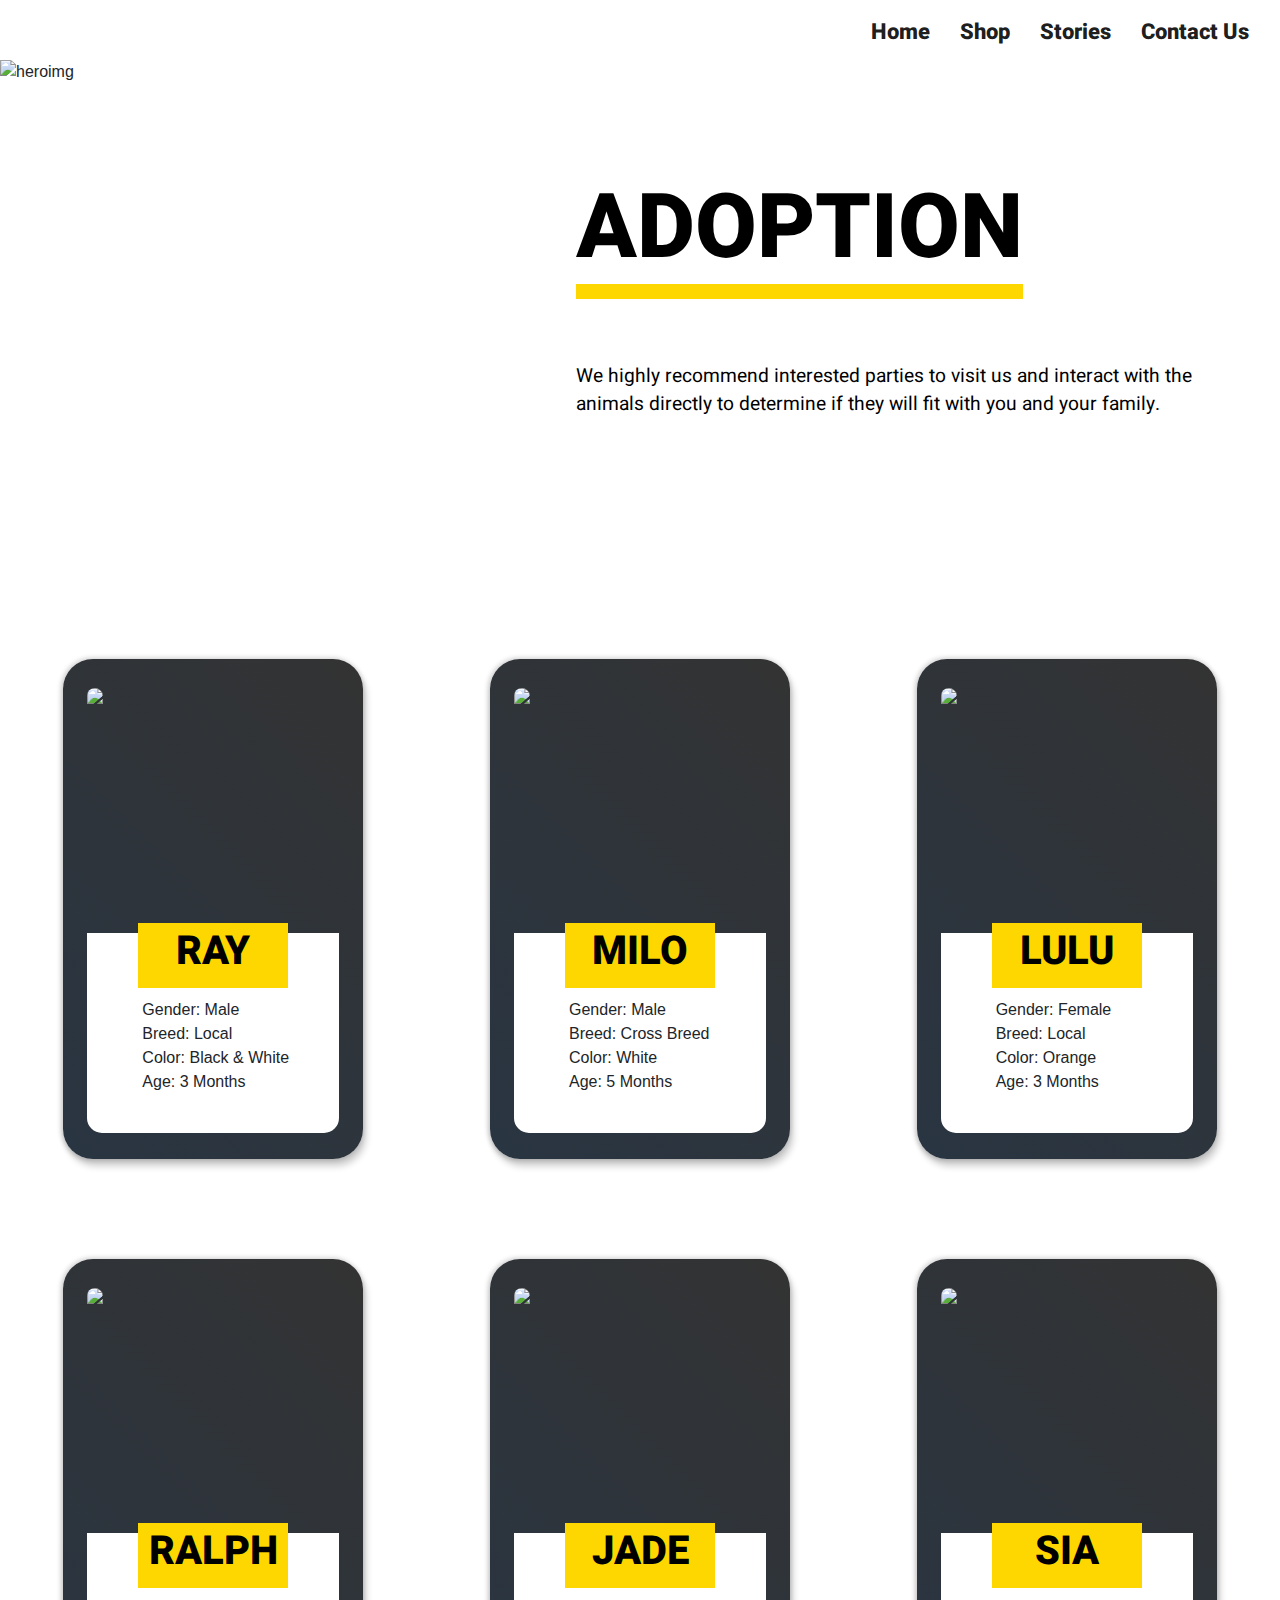
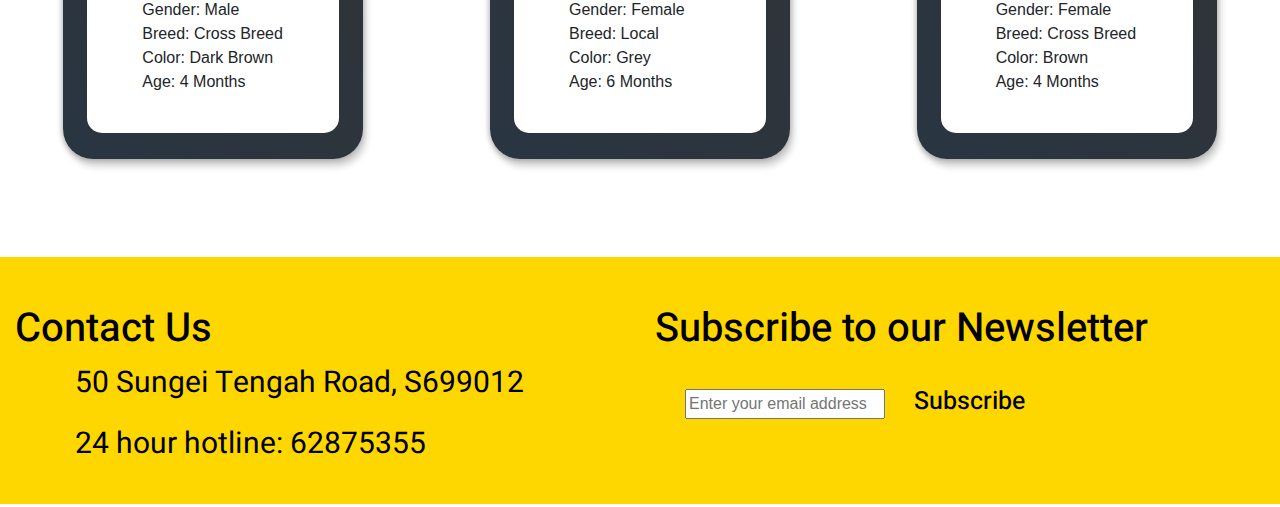
==== adoption.html @ 5a6dca5e "added footer" ====
<!DOCTYPE html>
<html lang="en">
<head>
    <!-- Required meta tags -->
    <meta charset="utf-8">
    <meta name="viewport" content="width=device-width, initial-scale=1, shrink-to-fit=no">

    <!-- Bootstrap CSS -->
    <link rel="stylesheet" href="https://stackpath.bootstrapcdn.com/bootstrap/4.3.1/css/bootstrap.min.css" integrity="sha384-ggOyR0iXCbMQv3Xipma34MD+dH/1fQ784/j6cY/iJTQUOhcWr7x9JvoRxT2MZw1T" crossorigin="anonymous">
    <link rel="stylesheet" href="styles.css" type="text/css">
    <link href="https://fonts.googleapis.com/css?family=Heebo:400,500,800&display=swap" rel="stylesheet"> 
    <title>Adoption</title>
</head>
<body>
    <main class="container-fluid p-0 m-0">
        <!-- navigation -->
      <nav class="navbar navbar-expand-md navbar-light bg-none" id="navcontainer">
        <a class="navbar-brand" href="#"></a>
        <button class="navbar-toggler" type="button" data-toggle="collapse" data-target="#navbarTogglerDemo02" aria-controls="navbarTogglerDemo02" aria-expanded="false" aria-label="Toggle navigation">
          <span class="navbar-toggler-icon"></span>
        </button>
      
        <div class="collapse navbar-collapse" id="navbarTogglerDemo02">
          <ul class="navbar-nav ml-auto mt-2 mt-lg-0">
            <li class="nav-item active">
              <a class="nav-link" href="index.html">Home</a>
            </li>
            <li class="nav-item active">
              <a class="nav-link" href="#">Shop</a>
            </li>
            <li class="nav-item active">
              <a class="nav-link" href="stories.html">Stories</a>
            </li>
            <li class="nav-item active">
              <a class="nav-link" href="contact.html">Contact Us</a>
            </li>
        </div>
      </nav>
     
      
      <section class="row p-0 m-0 justify-content-center">
        <!-- heroimg -->
        <div class="col-12 p-0 m-0" id="heroimgcontainerad">
          <img src="images/adopthero.jpg" alt="heroimg" id="heroimgad">
          <h1 id="herotxt1ad">ADOPTION</h1>
          <div class="d-none d-md-block" id="welcometxtad">
            <p>We highly recommend interested parties to visit us and interact
              with the animals directly to determine if they will fit with you 
              and your family.
            </p>
          </div>
          <div class="col-12 d-md-none pt-3">
            <p>We highly recommend interested parties to visit us and interact
              with the animals directly to determine if they will fit with you 
              and your family.
            </p>
          </div>
        </div>

      

        <!-- cards -->
        <div class="mt-5 mt-md-0 col-12 col-md-6 col-lg-4 d-flex justify-content-center align-items-center">
          <div class="nmcard p-4 pt-0 m-0">
            <div class="col-12 nmtop p-0">
              <img src="images/blackcat.jpg">
            </div>
            <div class="col-12 nmbtm">
              <div class="container nmname d-flex justify-content-center align-items-center">
                <h1>RAY</h1>
              </div>
              <ul>
                <li>Gender: Male</li>
                <li>Breed: Local</li>
                <li>Color: Black & White</li>
                <li>Age: 3 Months</li>
              </ul>
            </div>
          </div>
        </div>
        <div class="col-12 col-md-6 col-lg-4 d-flex justify-content-center align-items-center">
          <div class="nmcard p-4">
            <div class="col-12 nmtop p-0">
              <img src="images/whitedog.jpg">
            </div>
            <div class="col-12 nmbtm">
              <div class="container nmname d-flex justify-content-center align-items-center">
                <h1>MILO</h1>
              </div>
              <ul>
                <li>Gender: Male</li>
                <li>Breed: Cross Breed</li>
                <li>Color: White</li>
                <li>Age: 5 Months</li>
              </ul>
            </div>
          </div>
        </div>
        <div class="col-12 col-md-6 col-lg-4 d-flex justify-content-center align-items-center">
          <div class="nmcard p-4">
            <div class="col-12 nmtop p-0">
              <img src="images/orangecat.jpg">
            </div>
            <div class="col-12 nmbtm">
              <div class="container nmname d-flex justify-content-center align-items-center">
                <h1>LULU</h1>
              </div>
              <ul>
                <li>Gender: Female</li>
                <li>Breed: Local</li>
                <li>Color: Orange</li>
                <li>Age: 3 Months</li>
              </ul>
            </div>
          </div>
        </div>
        <div class="col-12 col-md-6 col-lg-4 d-flex justify-content-center align-items-center">
          <div class="nmcard p-4">
            <div class="col-12 nmtop p-0">
              <img src="images/blackdog.jpg">
            </div>
            <div class="col-12 nmbtm">
              <div class="container nmname d-flex justify-content-center align-items-center">
                <h1>RALPH</h1>
              </div>
              <ul>
                <li>Gender: Male</li>
                <li>Breed: Cross Breed</li>
                <li>Color: Dark Brown</li>
                <li>Age: 4 Months</li>
              </ul>
            </div>
          </div>
        </div>
        <div class="col-12 col-md-6 col-lg-4 d-flex justify-content-center align-items-center">
          <div class="nmcard p-4">
            <div class="col-12 nmtop p-0">
              <img src="images/graycat.jpg">
            </div>
            <div class="col-12 nmbtm">
              <div class="container nmname d-flex justify-content-center align-items-center">
                <h1>JADE</h1>
              </div>
              <ul>
                <li>Gender: Female</li>
                <li>Breed: Local</li>
                <li>Color: Grey</li>
                <li>Age: 6 Months</li>
              </ul>
            </div>
          </div>
        </div>
        <div class="col-12 col-md-6 col-lg-4 d-flex justify-content-center align-items-center">
          <div class="nmcard p-4">
            <div class="col-12 nmtop p-0">
              <img src="images/browndog.jpg">
            </div>
            <div class="col-12 nmbtm">
              <div class="container nmname d-flex justify-content-center align-items-center">
                <h1>SIA</h1>
              </div>
              <ul>
                <li>Gender: Female</li>
                <li>Breed: Cross Breed</li>
                <li>Color: Brown</li>
                <li>Age: 4 Months</li>
              </ul>
            </div>
          </div>
        </div>

      </section>
      <!-- footer -->
      <footer class="container-fluid d-flex p-0 pt-5 mt-5 text-align-center flex-wrap">
        <div class="col-12 col-md-6">
          <h1>Contact Us</h1>
          <p>
            <i class="fas fa-map-marker-alt"></i>50 Sungei Tengah Road, S699012
          </p>
          <p>
            <i class="fas fa-phone"></i>24 hour hotline: 62875355
          </p>
          
        </div>
        <div class="col-12 col-md-6 mt-5 mt-md-0">
          <h1>Subscribe to our Newsletter</h1>
          <form>
            <input type="email" id="email" placeholder="Enter your email address">
            <button>Subscribe</button>
          </form>
          <p>
            <i class="fab fa-facebook-square"></i>
            <i class="fab fa-instagram-square"></i>
            <i class="fab fa-twitter-square"></i>
            <i class="fab fa-youtube-square"></i>
            <i class="fab fa-spotify"></i>
          </p>
        </div>
        
          
      </footer>
    </main>
    <!-- Optional JavaScript -->
    <!-- jQuery first, then Popper.js, then Bootstrap JS -->
    <script src="https://code.jquery.com/jquery-3.3.1.slim.min.js" integrity="sha384-q8i/X+965DzO0rT7abK41JStQIAqVgRVzpbzo5smXKp4YfRvH+8abtTE1Pi6jizo" crossorigin="anonymous"></script>
    <script src="https://cdnjs.cloudflare.com/ajax/libs/popper.js/1.14.7/umd/popper.min.js" integrity="sha384-UO2eT0CpHqdSJQ6hJty5KVphtPhzWj9WO1clHTMGa3JDZwrnQq4sF86dIHNDz0W1" crossorigin="anonymous"></script>
    <script src="https://stackpath.bootstrapcdn.com/bootstrap/4.3.1/js/bootstrap.min.js" integrity="sha384-JjSmVgyd0p3pXB1rRibZUAYoIIy6OrQ6VrjIEaFf/nJGzIxFDsf4x0xIM+B07jRM" crossorigin="anonymous"></script>
</body>
</html>
---- styles.css ----
body
{
    width: 100%;
    overflow-x: hidden;
    

}

p {
    font-family: 'Heebo', sans-serif;
    color: black;
}

h1 {
    font-family: 'Heebo' , sans-serif;
    color:black;
}


.gbor {
    border: 5px solid gold;
}

.hundred {
    height: 100vh;
    overflow-y: hidden;
    width: 100vh;
}

.thirty {
    height: 50vh;
}

.gold {
    background-color: gold;
}

.wine {
    background-color: orangered;
}

.blue {
    background-color: blue;
}



/* navbar */
#navcontainer{
    background-color: white;
    width: 100%;

}

#navcontainer a {
    font-family: 'Heebo', sans-serif;
    font-weight: 800;
    font-size: 22px;
    padding: 5px 15px;
    transition: linear 0.5s;
    transform: translateY(3px);
}

#navcontainer a:hover {
    background-color: gold;
    transform: translateY(-3px);
    transition: linear 0.5s;
}

.navbar-toggler {
    border: none !important;
}

#navbarTogglerDemo02 li {
    margin-left: auto; /*align list to right in hamburger menu*/
}



/* welcome pg*/
#heroimg {
    width: 47.2%;
}
    
#herotxt1 {
    position: absolute;
    bottom: 45%;
    left:31.5%;
    font-size: 7vw;
    font-weight: 800;
}

#herotxt2 {
    position: absolute;
    bottom: 33%;
    left:47%;
    font-size: 7vw;
    font-weight: 800;
}

#heroimgcontainer{
    height: 100%;
    position: relative;
}

#adoptbtn h1{
    font-weight: 800;
    padding: 20px;
    font-size: 2.5vw;
}

#adoptbtn {
    background-color: gold;
    border: 1px solid rgba(255,255,255, 0.2);
    border-radius: 20px;
    transition: linear 0.5s;
    transform: translateY(10px);
}

#adoptbtn:hover {
    box-shadow: 0px 10px  orange,
  -5px -5px 5px rgba(255,255,255,0.5);
    transform: translateY(-10px);
    transition: linear 0.5s;
}

#adoptbtn:active {
    background-color: gold;
    box-shadow: inset -5px -5px 3px rgba(255,255,255,0.5), inset 5px 5px 0px orange;
    transition-delay: 0.03s;
    
}

#welcometxt {
    position: absolute;
    top: 65%;
    left: 48%;
    width: 60%;
    font-size: 1.8vw;
}

#spotlight {
    text-align: center;
    font-weight: 600;
}

/* adopt pg */

#heroimgad {
    width: 40%;
}
    
#herotxt1ad {
    position: absolute;
    bottom: 55%;
    left:45%;
    font-size: 7vw;
    font-weight: 800;
    border-bottom: 15px solid gold;
}

#heroimgcontainerad{
    height: 550px;
    position: relative;
    overflow-y: hidden;
}

#welcometxtad {
    position: absolute;
    top: 55%;
    left: 45%;
    width: 50%;
    font-size: 1.5vw;
}


/* adoption cards */
.nmcard {
    height: 500px;
    width: 300px;
    margin: 50px 0;
    border-radius: 30px;
    box-shadow: 3px 7px 7px 0px rgba(0,0,0, 0.2),
    -1px 0px 5px 1px rgba(0,0,0, 0.2);
    background-image:  linear-gradient(45deg, #293542 0%, rgba(0,0,0,0.8) 100%);
    animation-name: hoverout;
    animation-duration: 0.5s;
    animation-fill-mode: forwards;
    animation-iteration-count: 1; 
    
}

.nmcard:hover {
    animation-name: hoverscale;
    animation-duration: 0.5s;
    animation-fill-mode: forwards;
    animation-iteration-count: 1;
}


@keyframes hoverscale {
    0% {
        transform: scale(1);
    }

    100% {
        transform: scale(1.1);
    }
}

@keyframes hoverout{
    0% {
        transform: scale(1.1);
    }

    100%{
        transform: scale(1);
    }
}

.nmtop {
    height: 250px;
    
}

.nmtop img {
    width: 100%;
    border-radius: 15px 15px 0 0;
}

.nmbtm {
    height: 200px;
    background-color: white;
    border-radius: 0 0 15px 15px;
}

.nmbtm ul {
    list-style-type: none;
}

.nmname {
    height: 65px;
    width: 150px;
    background-color: gold;
    position: relative;
    bottom: 5%;

}

.nmname h1 {
    font-weight: 800;
}

/* heroimg & form */

#keyboard {
    width: 100%;
}

#header1 {
    font-size: 20px;
}

form {
    background-color: gold;
    box-shadow: 10px 10px orange;
    border-radius: 15px;
    margin: 30px;
    padding: 30px;
    width: 400px;
}

form input {
    width: 80%;
}

form textarea {
    width: 80%;
}

#submitbtn {
    background-color: orange;
    font-family: 'Heebo', sans-serif !important;
    font-weight: 800;
    color: white;
    text-transform: uppercase;
    border-radius: 15px;
    padding: 10px 15px;
    border:none;
    box-shadow: 3px 3px orangered;
}


/* stories */
.storytile  {
    height: 80vh;
    width: 300px;
    transition: 0.5s ease-in-out;
    background-color: black;
    overflow: hidden;
}


.storytile:hover {
    width: 500px;
    transition: 0.5s ease-in-out;
}


.storytile img:hover {
    transition: 0.5s ease-in-out;
    opacity: 0.8;
    
}

.storytile img {
    position: relative;
    right:20%;
    bottom: 50%;
    transition: 0.5s ease-in-out;
    opacity: 0.5;
}


.storytile h1 {
    position: relative; /*required for z-index usage */
    top:80%;
    left:50%;
    transform: translateX(-50%);
    color: white;
    width: 280px; /*fix image moving up*/
    font-weight: 800;
    padding-left: 30px;
    z-index: 2;
}

/* footer */
footer {
    background-color: gold;
}

footer form {
    background-color: gold;
    box-shadow: 10px 10px gold;
    border-radius: 15px;
    width: 3800px;
    height: 10px;
    margin-bottom: 50px;
    padding:0;
    
}

footer input {
    width:200px;
    margin-right: auto;
}

footer button {
    border-radius: 5px;
    background-color: gold;
    font-family: 'Heebo', sans-serif;
    font-weight: 500;
    width: 140px;
    padding:0px 10px;
    border: none;
    font-size: 25px;
    display: inline-block;
    margin-left:10px;
    transition: ease-in-out 0.5s;
}

footer button:hover {
    box-shadow: 0px 15px 0 2px orange;
    transition: ease-in-out 0.5s;
    transform: translateY(-10px);
}

footer i, footer p {
    color: color;
    font-size: 30px;;
}

footer i {
    margin-right: 20px;
    transition: ease-in-out 0.5s;
    padding: 20px;
}

footer i:hover {
    box-shadow: 0px 15px 0 2px orange;
    transition: ease-in-out 0.5s;
    transform: translateY(-10px);
}

/* for med size */

@media (min-width: 767.5px) and (max-width: 991.5px) {
    
    #navcontainer{
        width: 100%;
    }

    #heroimgad {
        height: 100%;
        width: auto;
    }
        
    #herotxt1ad {
        position: absolute;
        bottom:50%;
        left:400px;
        font-size: 7vw;
        font-weight: 800;
    }
    
    #heroimgcontainerad{
        height: 400px;
        overflow: hidden;
        position: relative;
    }
    
    #welcometxtad {
        position: absolute;
        top: 55%;
        left: 400px;
        width: 40%;
        font-size: 1.8vw;
    }

} 

/* for small devices */
@media (max-width: 991.5px) {
    
    #keyboard {
        position: absolute;
        opacity: 0.3;
        width: 100%;
    }
   
}


@media (max-width: 767.5px) {
    #herotxt1 {
        left: 29%;
        font-size: 12vw;
    }

    #herotxt2 {
        top:50%;
        left: 47.3%;
        font-size: 12vw;
    }

    #adoptbtn {
        max-width: 250px;
        height: 90%;
    }

    #adoptbtn h1{
        font-weight: 800;
        font-size: 25px;
    }


    #navcontainer{
        width: 100%;
    }

    #heroimgad {
        display: none;
    }
        
    #herotxt1ad {
        position: static;
        padding: 15px 0 0 15px;
        font-size: 50px;
        font-weight: 800;
    }
    
    #heroimgcontainerad{
        height: 100%;
    }

}
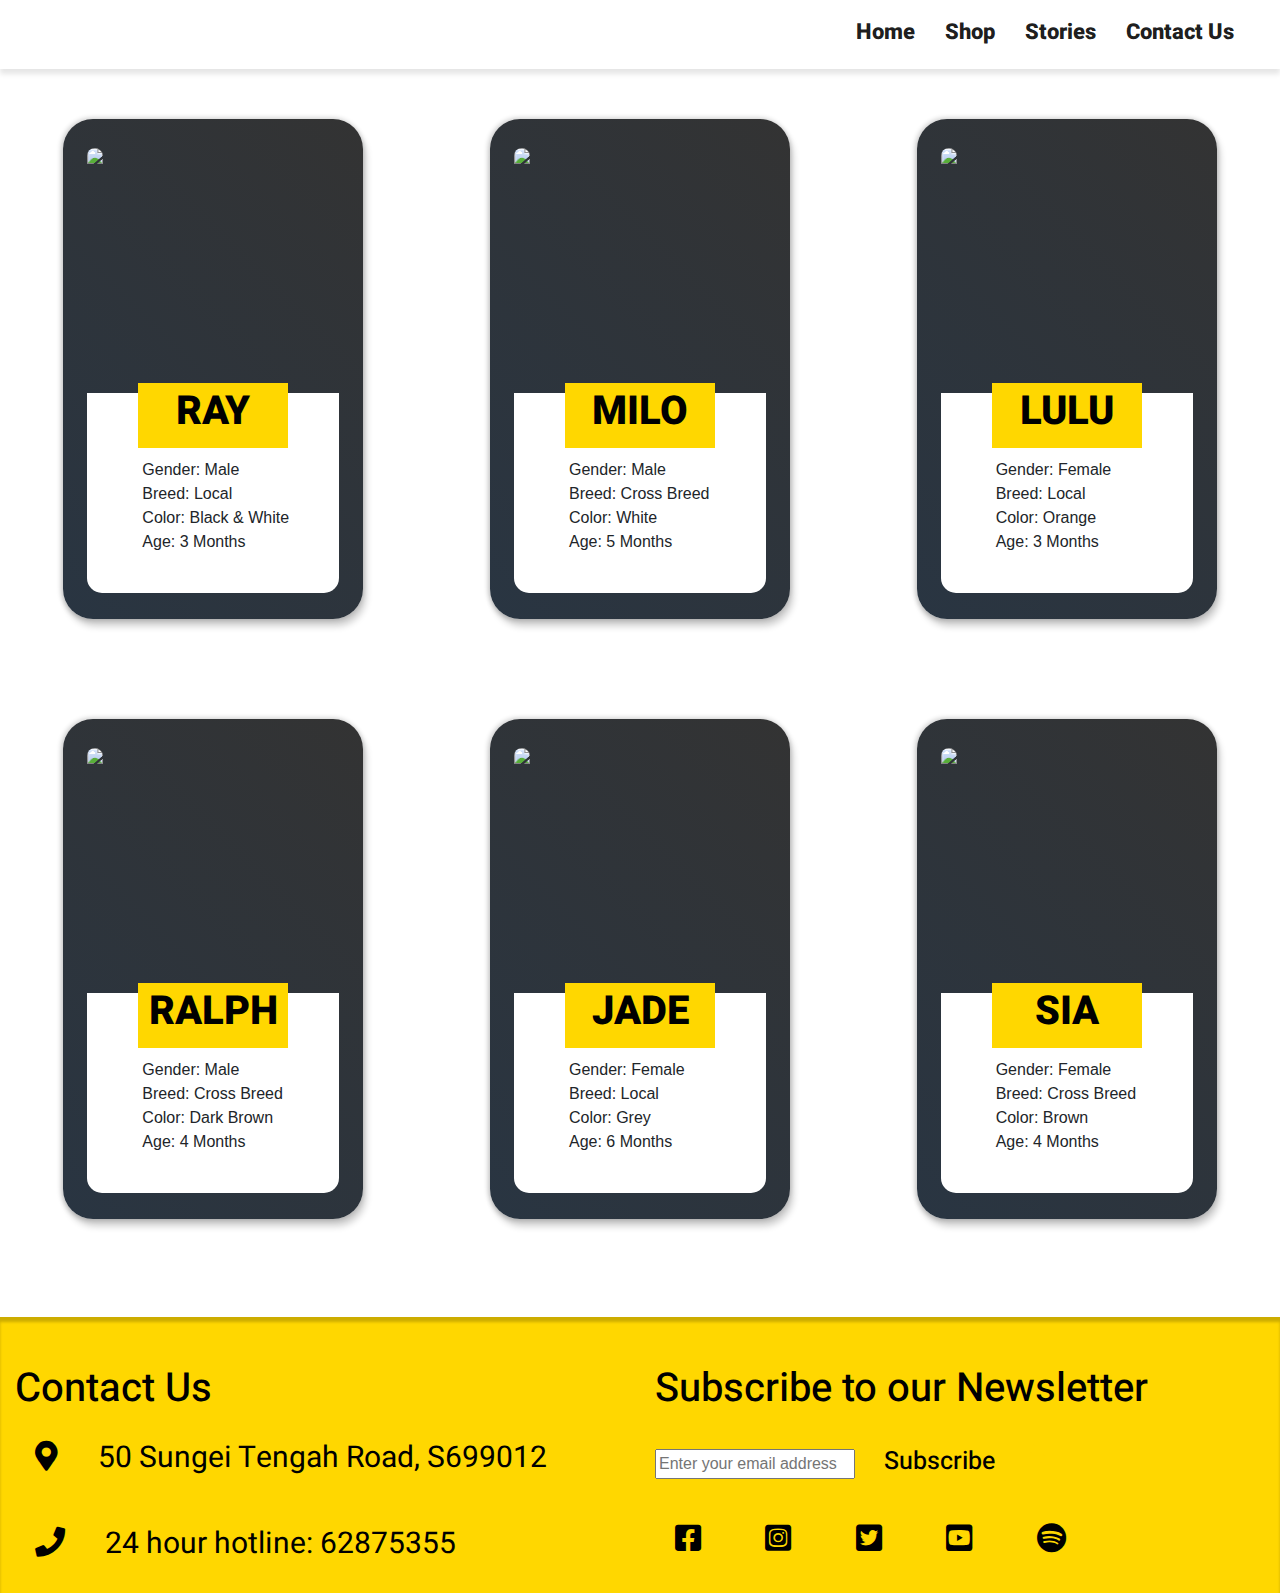
==== commit 66309ffe: "disabled tiles hover effects on smaller devices" ====
--- a/adoption.html
+++ b/adoption.html
@@ -8,6 +8,7 @@
     <!-- Bootstrap CSS -->
     <link rel="stylesheet" href="https://stackpath.bootstrapcdn.com/bootstrap/4.3.1/css/bootstrap.min.css" integrity="sha384-ggOyR0iXCbMQv3Xipma34MD+dH/1fQ784/j6cY/iJTQUOhcWr7x9JvoRxT2MZw1T" crossorigin="anonymous">
     <link rel="stylesheet" href="styles.css" type="text/css">
+    <link href="https://cdnjs.cloudflare.com/ajax/libs/font-awesome/5.12.1/css/all.min.css" rel="stylesheet">
     <link href="https://fonts.googleapis.com/css?family=Heebo:400,500,800&display=swap" rel="stylesheet"> 
     <title>Adoption</title>
 </head>
@@ -40,9 +41,9 @@
       
       <section class="row p-0 m-0 justify-content-center">
         <!-- heroimg -->
-        <div class="col-12 p-0 m-0" id="heroimgcontainerad">
-          <img src="images/adopthero.jpg" alt="heroimg" id="heroimgad">
-          <h1 id="herotxt1ad">ADOPTION</h1>
+        <!-- <div class="col-12 p-0 m-0" id="heroimgcontainerad">
+          <img class="d-none d-md-block" src="images/adopthero.jpg" alt="heroimg">
+          <h1>ADOPTION</h1>
           <div class="d-none d-md-block" id="welcometxtad">
             <p>We highly recommend interested parties to visit us and interact
               with the animals directly to determine if they will fit with you 
@@ -55,7 +56,7 @@
               and your family.
             </p>
           </div>
-        </div>
+        </div> -->
 
       
 
@@ -175,10 +176,10 @@
         <div class="col-12 col-md-6">
           <h1>Contact Us</h1>
           <p>
-            <i class="fas fa-map-marker-alt"></i>50 Sungei Tengah Road, S699012
+            <a href="index.html"><i class="fas fa-map-marker-alt"></i></a>50 Sungei Tengah Road, S699012
           </p>
           <p>
-            <i class="fas fa-phone"></i>24 hour hotline: 62875355
+            <a href="index.html"><i class="fas fa-phone"></i></a>24 hour hotline: 62875355
           </p>
           
         </div>
@@ -188,12 +189,12 @@
             <input type="email" id="email" placeholder="Enter your email address">
             <button>Subscribe</button>
           </form>
-          <p>
-            <i class="fab fa-facebook-square"></i>
-            <i class="fab fa-instagram-square"></i>
-            <i class="fab fa-twitter-square"></i>
-            <i class="fab fa-youtube-square"></i>
-            <i class="fab fa-spotify"></i>
+          <p></p>
+            <a href="index.html"><i class="fab fa-facebook-square"></i></a>
+            <a href="index.html"><i class="fab fa-instagram-square"></i></a>
+            <a href="index.html"><i class="fab fa-twitter-square"></i></a>
+            <a href="index.html"><i class="fab fa-youtube-square"></i></a>
+            <a href="index.html"><i class="fab fa-spotify"></i></a>
           </p>
         </div>
         
--- a/styles.css
+++ b/styles.css
@@ -2,33 +2,24 @@
 {
     width: 100%;
     overflow-x: hidden;
-    
-
-}
-
-p {
+}
+
+p ,h1 ,h2 {
     font-family: 'Heebo', sans-serif;
     color: black;
 }
 
-h1 {
-    font-family: 'Heebo' , sans-serif;
-    color:black;
-}
-
-
 .gbor {
     border: 5px solid gold;
 }
 
 .hundred {
     height: 100vh;
-    overflow-y: hidden;
-    width: 100vh;
-}
-
-.thirty {
-    height: 50vh;
+    overflow: hidden;
+}
+
+.fifty {
+    height: 70vh;
 }
 
 .gold {
@@ -41,6 +32,10 @@
 
 .blue {
     background-color: blue;
+}
+
+.white {
+    color: white;
 }
 
 
@@ -49,22 +44,25 @@
 #navcontainer{
     background-color: white;
     width: 100%;
-
+    box-shadow: 0px 5px 5px rgba(0,0,0,0.1);
+    z-index: 2;
 }
 
 #navcontainer a {
     font-family: 'Heebo', sans-serif;
     font-weight: 800;
     font-size: 22px;
-    padding: 5px 15px;
-    transition: linear 0.5s;
+    margin-right: 30px;
+    padding: 5px 0px;
+    transition: linear 0.3s;
     transform: translateY(3px);
+    border-bottom: 10px solid white ;
 }
 
 #navcontainer a:hover {
-    background-color: gold;
+    border-bottom: 10px solid gold ;
     transform: translateY(-3px);
-    transition: linear 0.5s;
+    transition: linear 0.3s;
 }
 
 .navbar-toggler {
@@ -78,49 +76,65 @@
 
 
 /* welcome pg*/
-#heroimg {
-    width: 47.2%;
-}
-    
-#herotxt1 {
-    position: absolute;
-    bottom: 45%;
-    left:31.5%;
-    font-size: 7vw;
-    font-weight: 800;
-}
-
-#herotxt2 {
-    position: absolute;
-    bottom: 33%;
-    left:47%;
-    font-size: 7vw;
-    font-weight: 800;
-}
-
-#heroimgcontainer{
-    height: 100%;
-    position: relative;
+.heroimgcontainer {
+    overflow: hidden;
+    height: 90vh;
+    background-image: url(images/friends.jpg);
+    background-position: bottom center;
+    background-repeat: no-repeat;
+    background-size: cover;
+    
+}
+
+#herotitle h1 {
+    font-size: 140px;
+    font-weight: 800;
+    text-align: center;
+    margin-bottom: 20px;
+    color:black;
+    text-shadow: 0px 5px white, 0px 10px black, 0px 15px 15px  orange;
+    /* oreo font effect */
+}
+
+#herotitle h2 {
+    font-size: 25px;
+    font-weight: 600;
+    text-align: center;
+    margin-bottom: 40px;
+    
+}
+
+#herotitle p {
+    font-size: 20px;
+    text-align: center;
+    margin-top: 20px;
+    padding: 0px 40px;
 }
 
 #adoptbtn h1{
     font-weight: 800;
     padding: 20px;
-    font-size: 2.5vw;
+    margin-bottom: 0;
+    font-size: 40px;
+    text-shadow: none;
 }
 
 #adoptbtn {
     background-color: gold;
-    border: 1px solid rgba(255,255,255, 0.2);
+    border: 1px solid rgba(255,255,255);
     border-radius: 20px;
     transition: linear 0.5s;
-    transform: translateY(10px);
+    position: relative;
+    top:8%;
+    left:50%;
+    transform: translateX(-50%);
 }
 
 #adoptbtn:hover {
-    box-shadow: 0px 10px  orange,
+    top:5%;
+    border: 1px solid rgba(255,255,255,0.4);
+    box-shadow: 0px 20px  orange,
   -5px -5px 5px rgba(255,255,255,0.5);
-    transform: translateY(-10px);
     transition: linear 0.5s;
 }
 
@@ -131,13 +145,33 @@
     
 }
 
-#welcometxt {
-    position: absolute;
-    top: 65%;
-    left: 48%;
-    width: 60%;
-    font-size: 1.8vw;
-}
+/* welcome page mobile */
+
+#herotitlem {
+    overflow: hidden;
+    height: 90vh;
+    background-image: url(images/friends.jpg);
+    background-position: bottom center;
+    background-repeat: no-repeat;
+    background-size: cover;
+    text-align: center;
+}
+
+#herotitlem h1 {
+    padding-top: 10px;
+    font-size: 50px;
+    font-weight: 800;
+}
+
+#herotitlem h2 {
+    font-size: 25px;
+    margin-bottom: 20px;
+}
+
+#herotitlem p {
+    font-weight: 500;
+}
+
 
 #spotlight {
     text-align: center;
@@ -145,33 +179,35 @@
 }
 
 /* adopt pg */
-
-#heroimgad {
-    width: 40%;
-}
-    
-#herotxt1ad {
+/* 
+#heroimgcontainerad img{
+    height: auto;
+    width: 800px;
+}
+    
+#heroimgcontainerad h1 {
     position: absolute;
     bottom: 55%;
-    left:45%;
-    font-size: 7vw;
+    left:55%;
+    font-size: 80px;
     font-weight: 800;
     border-bottom: 15px solid gold;
 }
 
 #heroimgcontainerad{
     height: 550px;
-    position: relative;
-    overflow-y: hidden;
+    width: 50%;
+    overflow: hidden;
 }
 
 #welcometxtad {
     position: absolute;
     top: 55%;
-    left: 45%;
-    width: 50%;
-    font-size: 1.5vw;
-}
+    left: 55%;
+    width: 450px;
+    text-align: justify;
+    font-size: 20px;
+} */
 
 
 /* adoption cards */
@@ -249,12 +285,17 @@
 
 .nmname h1 {
     font-weight: 800;
+    
 }
 
 /* heroimg & form */
 
 #keyboard {
-    width: 100%;
+    overflow: hidden;
+}
+
+#keyboard img{
+    height: 100%;
 }
 
 #header1 {
@@ -265,8 +306,8 @@
     background-color: gold;
     box-shadow: 10px 10px orange;
     border-radius: 15px;
-    margin: 30px;
-    padding: 30px;
+    margin: 30px 0px;
+    padding: 20px 10px;
     width: 400px;
 }
 
@@ -301,25 +342,37 @@
 }
 
 
-.storytile:hover {
-    width: 500px;
-    transition: 0.5s ease-in-out;
-}
-
-
-.storytile img:hover {
-    transition: 0.5s ease-in-out;
-    opacity: 0.8;
-    
-}
-
 .storytile img {
     position: relative;
-    right:20%;
+    right:48%;
     bottom: 50%;
     transition: 0.5s ease-in-out;
     opacity: 0.5;
 }
+
+
+@media (min-width: 1149.5px) {
+    .storytile:hover {
+        width: 500px;
+        transition: 0.5s ease-in-out;
+    }
+    
+    
+    .storytile img:hover {
+        transition: 0.5s ease-in-out;
+        opacity: 0.8;
+        
+    }
+
+    .storytile img {
+        position: relative;
+        right:20%;
+        bottom: 50%;
+        transition: 0.5s ease-in-out;
+        opacity: 0.5;
+    }
+}
+
 
 
 .storytile h1 {
@@ -337,13 +390,24 @@
 /* footer */
 footer {
     background-color: gold;
+    box-shadow: inset 0 5px 3px 0px rgba(0,0,0, 0.2);
+}
+
+footer a {
+    text-decoration: none;
+    color:black;
+}
+
+footer a:hover {
+    text-decoration: none;
+    color:black;
 }
 
 footer form {
     background-color: gold;
     box-shadow: 10px 10px gold;
     border-radius: 15px;
-    width: 3800px;
+    width: 380px;
     height: 10px;
     margin-bottom: 50px;
     padding:0;
@@ -392,42 +456,7 @@
     transform: translateY(-10px);
 }
 
-/* for med size */
-
-@media (min-width: 767.5px) and (max-width: 991.5px) {
-    
-    #navcontainer{
-        width: 100%;
-    }
-
-    #heroimgad {
-        height: 100%;
-        width: auto;
-    }
-        
-    #herotxt1ad {
-        position: absolute;
-        bottom:50%;
-        left:400px;
-        font-size: 7vw;
-        font-weight: 800;
-    }
-    
-    #heroimgcontainerad{
-        height: 400px;
-        overflow: hidden;
-        position: relative;
-    }
-    
-    #welcometxtad {
-        position: absolute;
-        top: 55%;
-        left: 400px;
-        width: 40%;
-        font-size: 1.8vw;
-    }
-
-} 
+
 
 /* for small devices */
 @media (max-width: 991.5px) {
@@ -437,22 +466,30 @@
         opacity: 0.3;
         width: 100%;
     }
+
+    footer form {
+        width: 350px;
+        margin: -10px -10px 30px 0;
+    }
+
+    footer button {
+        width: 100px;
+    }
+
+    footer button {
+        margin: 10px 0 0 -10px;
+    }
+
+    footer i {
+        margin: 30px auto 0 auto;
+        padding:10px auto;
+        font-size: 22px;
+    }
    
 }
 
 
 @media (max-width: 767.5px) {
-    #herotxt1 {
-        left: 29%;
-        font-size: 12vw;
-    }
-
-    #herotxt2 {
-        top:50%;
-        left: 47.3%;
-        font-size: 12vw;
-    }
-
     #adoptbtn {
         max-width: 250px;
         height: 90%;
@@ -468,7 +505,7 @@
         width: 100%;
     }
 
-    #heroimgad {
+    /* #heroimgad {
         display: none;
     }
         
@@ -481,6 +518,6 @@
     
     #heroimgcontainerad{
         height: 100%;
-    }
+    } */
 
 } 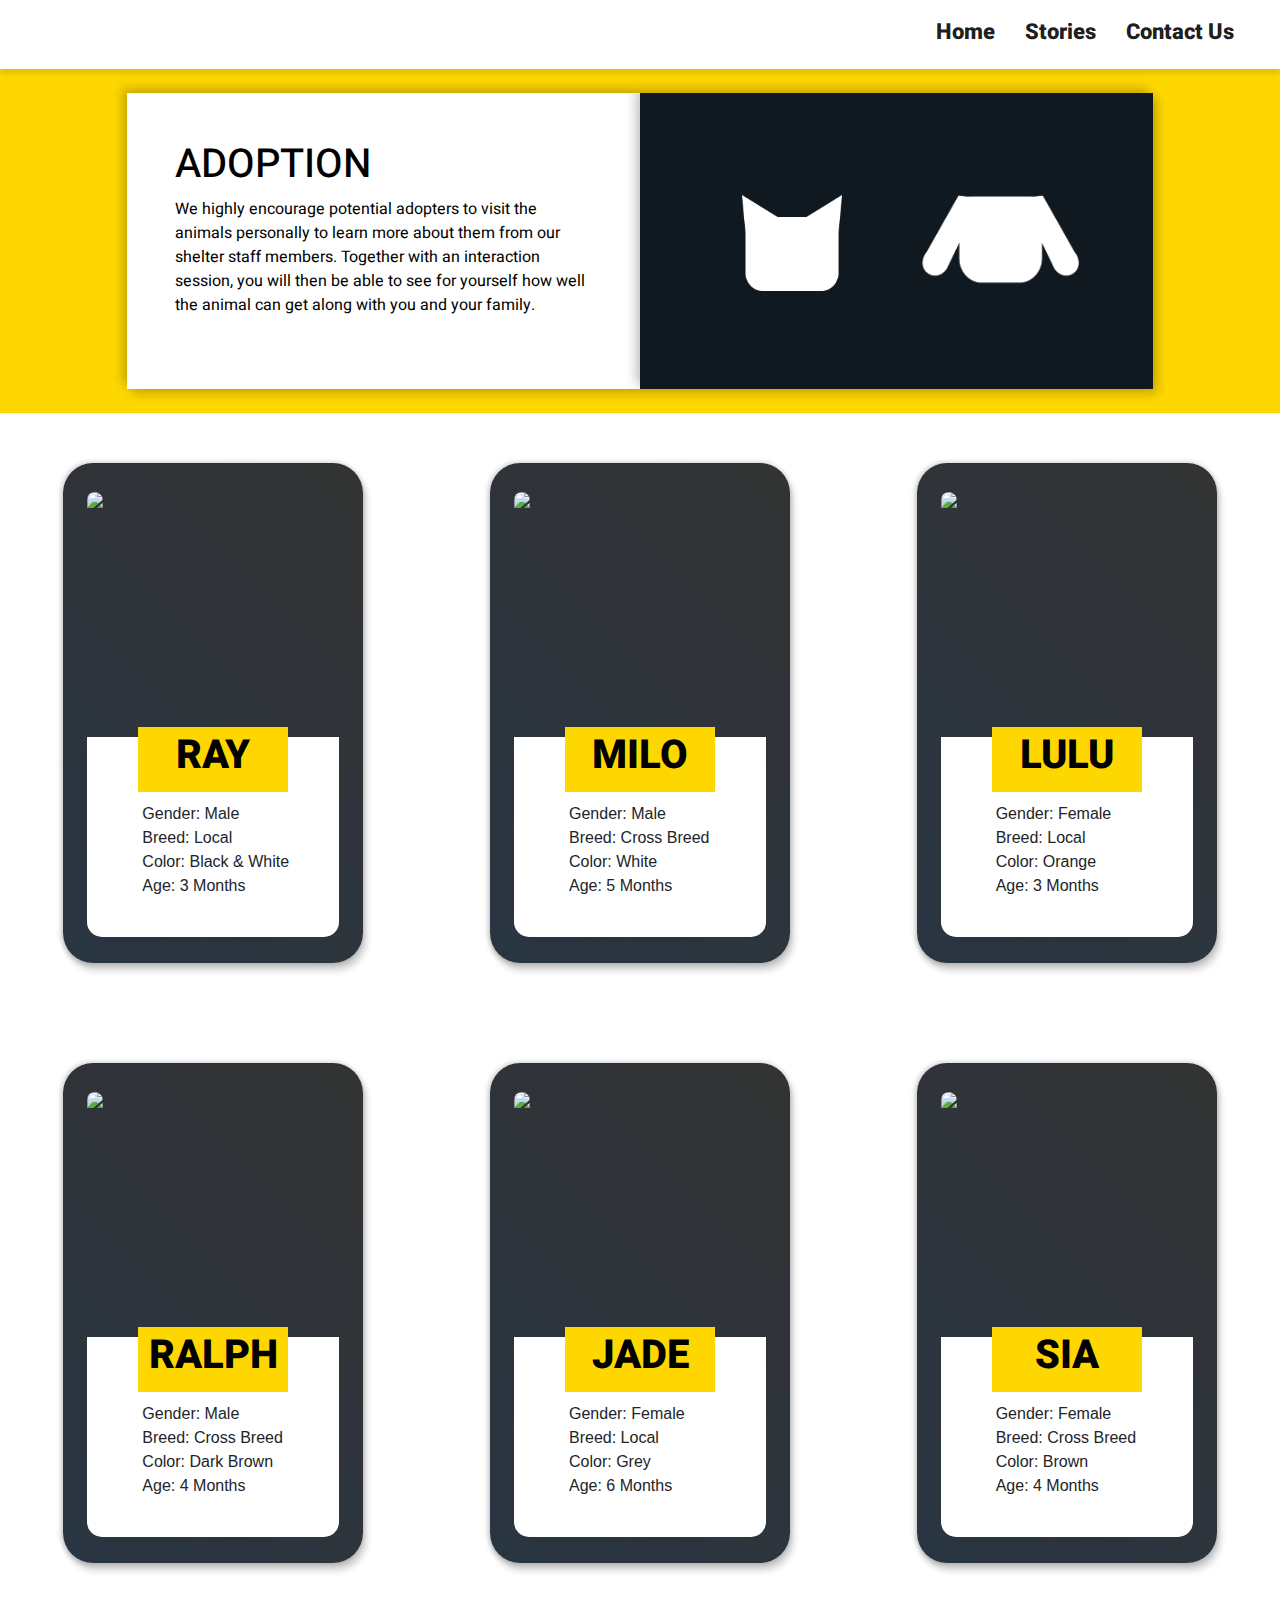
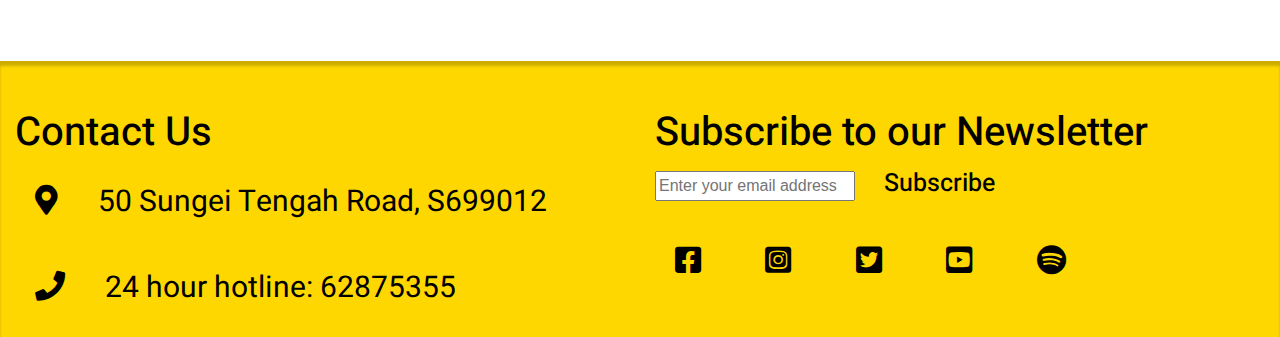
==== commit 0d26619b: "added herosection for adoption page" ====
--- a/adoption.html
+++ b/adoption.html
@@ -27,40 +27,39 @@
               <a class="nav-link" href="index.html">Home</a>
             </li>
             <li class="nav-item active">
-              <a class="nav-link" href="#">Shop</a>
-            </li>
-            <li class="nav-item active">
               <a class="nav-link" href="stories.html">Stories</a>
             </li>
             <li class="nav-item active">
-              <a class="nav-link" href="contact.html">Contact Us</a>
+              <a class="nav-link" href="index.html#contactus">Contact Us</a>
             </li>
         </div>
       </nav>
      
       
       <section class="row p-0 m-0 justify-content-center">
-        <!-- heroimg -->
-        <!-- <div class="col-12 p-0 m-0" id="heroimgcontainerad">
-          <img class="d-none d-md-block" src="images/adopthero.jpg" alt="heroimg">
-          <h1>ADOPTION</h1>
-          <div class="d-none d-md-block" id="welcometxtad">
-            <p>We highly recommend interested parties to visit us and interact
-              with the animals directly to determine if they will fit with you 
-              and your family.
-            </p>
-          </div>
-          <div class="col-12 d-md-none pt-3">
-            <p>We highly recommend interested parties to visit us and interact
-              with the animals directly to determine if they will fit with you 
-              and your family.
-            </p>
-          </div>
-        </div> -->
-
+        <!-- adoption landing pg container fluid -->
+        <div class="row p-4 m-0 d-flex justify-content-center gold" id="adoptmain">
+          <div class="col-12 col-lg-5 m-0 p-5 d-lg-block white panelleft">
+            <h1>ADOPTION</h1>
+            <p>
+            We highly encourage potential adopters to visit the animals personally 
+            to learn more about them from our shelter staff members. 
+            Together with an interaction session, you will then be able to see 
+            for yourself how well the animal can get along with you and your family.
+            </p> 
+          </div>
+          <div class="col-12 col-lg-5 m-0 black panelright d-flex justify-content-around p-5">
+            <div id="catlogo">
+              <img src="images/catlogo.png">
+            </div>
+            <div id="doglogo">
+              <img src="images/doglogo.png">
+            </div>
+          </div>
+        </div>
       
 
-        <!-- cards -->
+        <!-- cards col 4,6,12 -->
         <div class="mt-5 mt-md-0 col-12 col-md-6 col-lg-4 d-flex justify-content-center align-items-center">
           <div class="nmcard p-4 pt-0 m-0">
             <div class="col-12 nmtop p-0">
@@ -171,6 +170,7 @@
         </div>
 
       </section>
+
       <!-- footer -->
       <footer class="container-fluid d-flex p-0 pt-5 mt-5 text-align-center flex-wrap">
         <div class="col-12 col-md-6">
--- a/styles.css
+++ b/styles.css
@@ -1,7 +1,12 @@
+html {
+    scroll-behavior: smooth;
+}
+
 body
 {
     width: 100%;
     overflow-x: hidden;
+    
 }
 
 p ,h1 ,h2 {
@@ -23,7 +28,7 @@
 }
 
 .gold {
-    background-color: gold;
+    background-color:gold
 }
 
 .wine {
@@ -35,7 +40,11 @@
 }
 
 .white {
-    color: white;
+    background-color: white;
+}
+
+.black {
+    background-color: #101820FF;
 }
 
 
@@ -78,7 +87,7 @@
 /* welcome pg*/
 .heroimgcontainer {
     overflow: hidden;
-    height: 90vh;
+    height: 91vh;
     background-image: url(images/friends.jpg);
     background-position: bottom center;
     background-repeat: no-repeat;
@@ -91,9 +100,7 @@
     font-weight: 800;
     text-align: center;
     margin-bottom: 20px;
-    color:black;
-    text-shadow: 0px 5px white, 0px 10px black, 0px 15px 15px  orange;
-    /* oreo font effect */
+    color:white;
 }
 
 #herotitle h2 {
@@ -101,6 +108,7 @@
     font-weight: 600;
     text-align: center;
     margin-bottom: 40px;
+    color: white;
     
 }
 
@@ -109,6 +117,7 @@
     text-align: center;
     margin-top: 20px;
     padding: 0px 40px;
+    color: white;
 }
 
 #adoptbtn h1{
@@ -117,6 +126,7 @@
     margin-bottom: 0;
     font-size: 40px;
     text-shadow: none;
+    color:black;
 }
 
 #adoptbtn {
@@ -173,42 +183,88 @@
 }
 
 
-#spotlight {
-    text-align: center;
-    font-weight: 600;
-}
+
 
 /* adopt pg */
-/* 
-#heroimgcontainerad img{
-    height: auto;
-    width: 800px;
-}
-    
-#heroimgcontainerad h1 {
-    position: absolute;
-    bottom: 55%;
-    left:55%;
-    font-size: 80px;
-    font-weight: 800;
-    border-bottom: 15px solid gold;
-}
-
-#heroimgcontainerad{
-    height: 550px;
-    width: 50%;
-    overflow: hidden;
-}
-
-#welcometxtad {
-    position: absolute;
-    top: 55%;
-    left: 55%;
-    width: 450px;
-    text-align: justify;
-    font-size: 20px;
-} */
-
+
+@media(max-width:400px) {   
+
+    #adoptmain p {
+        font-size: 16px;
+        text-align: center;
+        padding:0 30px;
+    }
+
+    #adoptmain h1 {
+        font-size: 23px;
+        text-align: center;
+        padding:0 30px;
+    }
+
+    #catlogo, #doglogo {
+        /* border: 1px white solid; */
+        height: 150px;
+        width: 150px;
+        
+    }
+}
+
+#catlogo, #doglogo {
+    /* border: 1px white solid; */
+    height: 200px;
+    width: 200px;
+    display: flex;
+    justify-content: center;
+    align-items: center;
+    border-radius: 25px;
+    animation-name: floating;
+    animation-duration: 3s;
+    animation-iteration-count: infinite;
+    animation-fill-mode: both;
+}
+
+@keyframes floating {
+    0%{
+        transform: translateY(0px);
+    }
+
+    50%{
+        transform: translateY(-10px);
+        border-bottom: 10px rgba(255,255,255, 0.2) solid;
+    }
+
+    100%{
+        transform: translateY(0px);
+    }
+}
+
+#catlogo img{
+    height: 100px;
+    width: 100px;
+}
+
+#doglogo img{
+    height: 100px;
+    width: 250px;
+}
+
+
+
+#adopthero{
+    height: 91vh;
+    
+}
+
+#adopthero p {
+    color: white;
+}
+
+#adopthero .panelright {
+    background-image: url(images/spcalogo.png);
+    background-position: center;
+    background-size: cover;
+    background-repeat: no-repeat;
+}
 
 /* adoption cards */
 .nmcard {
@@ -289,33 +345,49 @@
 }
 
 /* heroimg & form */
-
-#keyboard {
+#contactus{
+    height: 100%;
     overflow: hidden;
 }
-
-#keyboard img{
-    height: 100%;
-}
+#contactpgleft{
+    background-image: url(images/polygoncatwhite2.png);
+    background-size: cover;
+    background-position-x: 200px;
+    background-repeat: no-repeat;
+}
+
+.panelleft,.panelright {
+    box-shadow: 5px 5px 10px rgba(0,0,0, 0.2),
+    -5px -5px 10px rgba(0,0,0, 0.2)
+    ;
+}
+
 
 #header1 {
     font-size: 20px;
-}
-
-form {
-    background-color: gold;
-    box-shadow: 10px 10px orange;
+    text-align: center;
+}
+
+#cform {
+    background-color: gold;
     border-radius: 15px;
     margin: 30px 0px;
     padding: 20px 10px;
     width: 400px;
-}
-
-form input {
+    transition: 0.5s ease-in-out;
+}
+
+#cform:hover {
+    box-shadow: 10px 10px orange;
+    transition: 0.5s ease-in-out;
+    transform: translateY(-5px);
+}
+
+#cform input {
     width: 80%;
 }
 
-form textarea {
+#cform textarea {
     width: 80%;
 }
 
@@ -333,6 +405,11 @@
 
 
 /* stories */
+#stories {
+    height: 100%;
+    margin: 50px 0px;
+}
+
 .storytile  {
     height: 80vh;
     width: 300px;
@@ -460,13 +537,6 @@
 
 /* for small devices */
 @media (max-width: 991.5px) {
-    
-    #keyboard {
-        position: absolute;
-        opacity: 0.3;
-        width: 100%;
-    }
-
     footer form {
         width: 350px;
         margin: -10px -10px 30px 0;
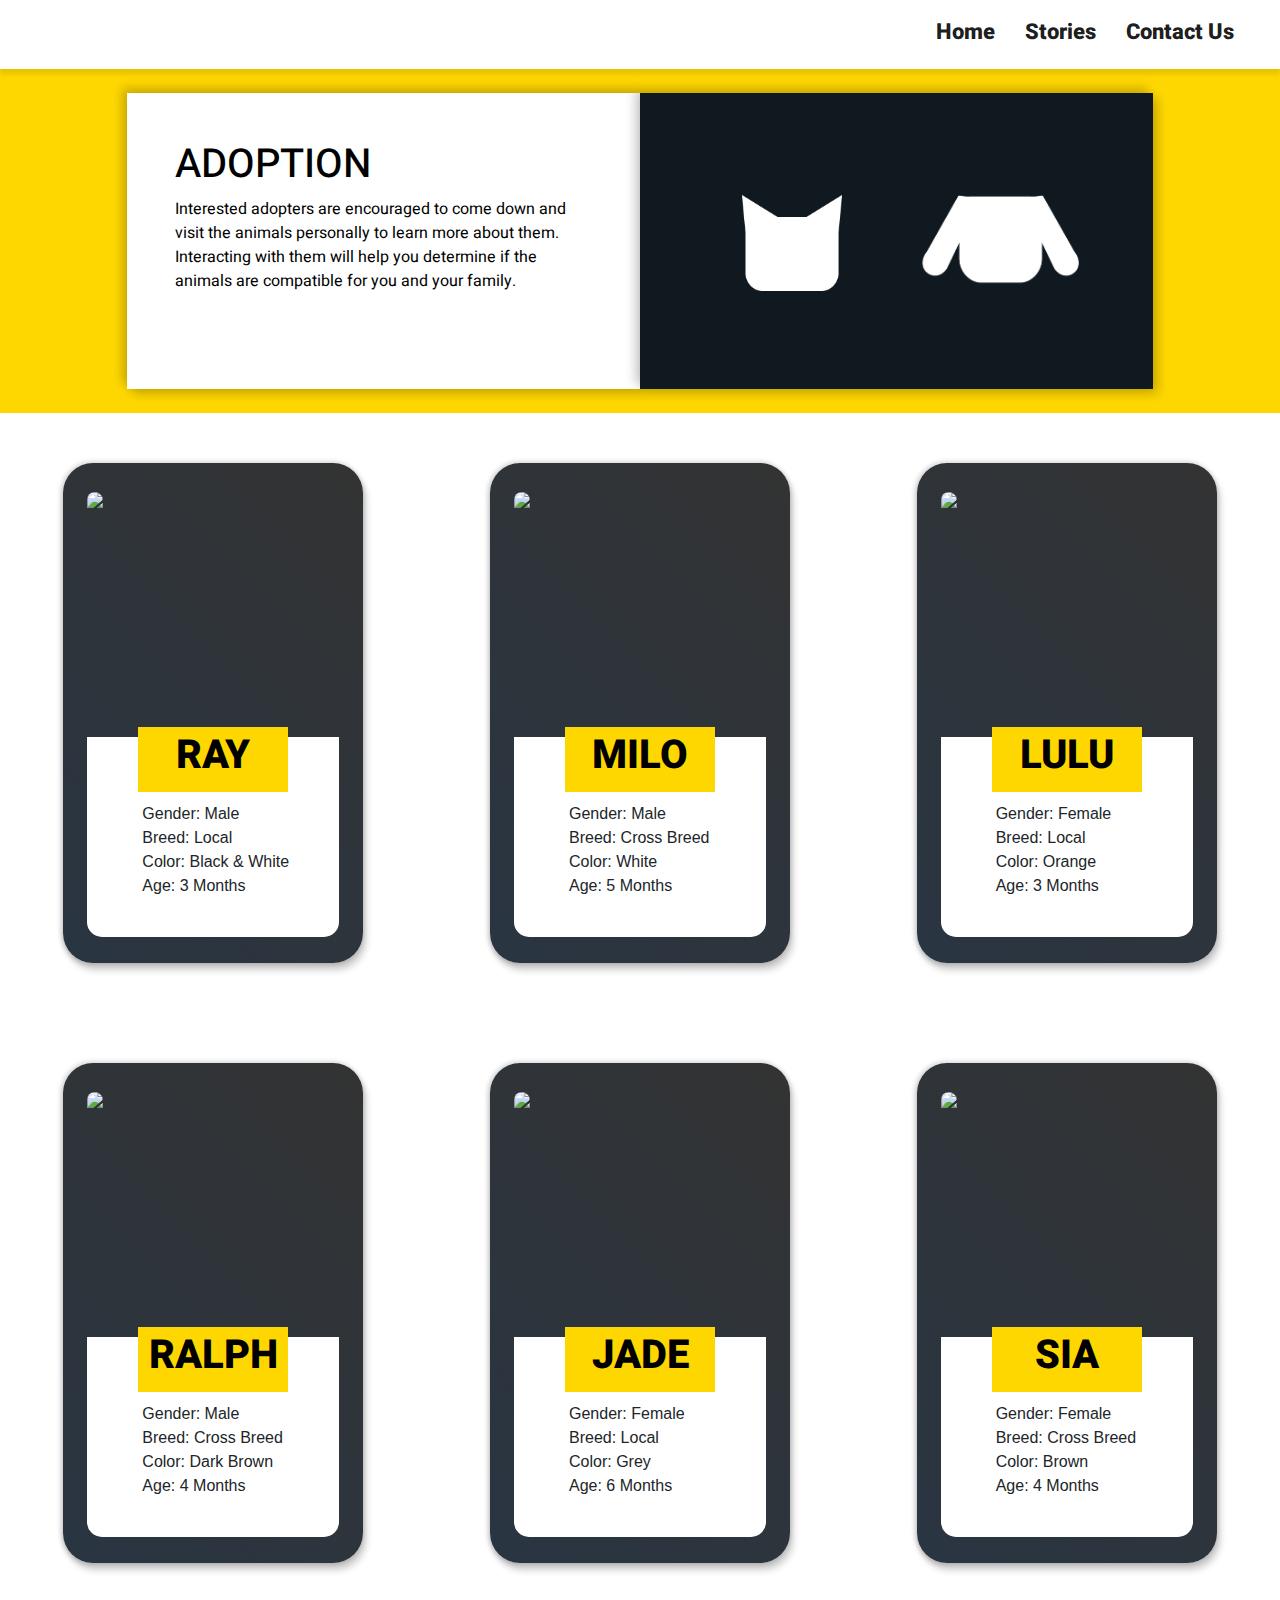
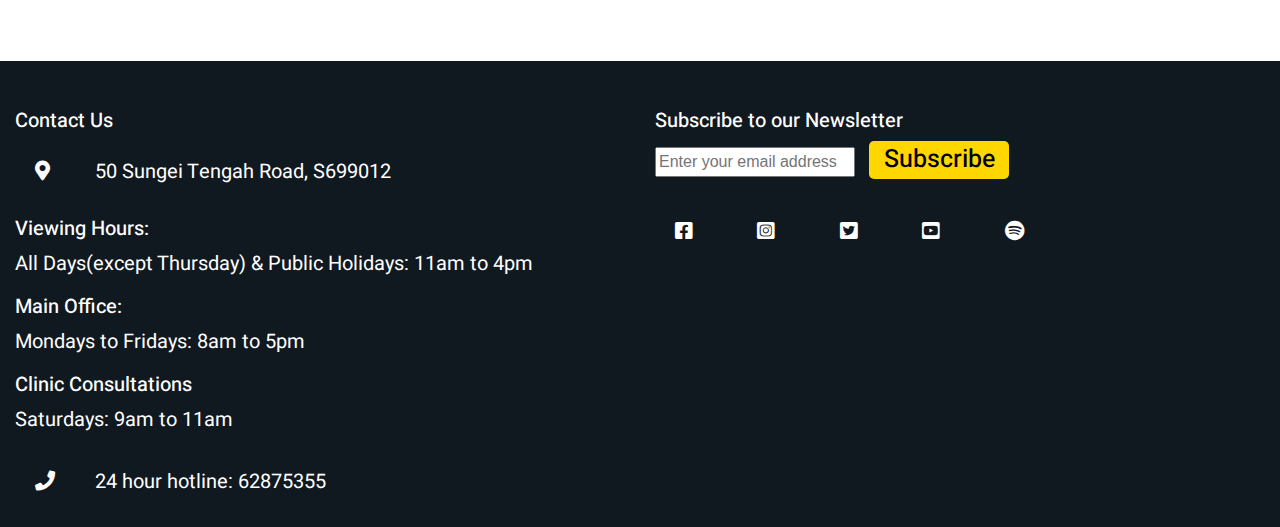
==== commit 5414d2d3: "updated footer with opening hours" ====
--- a/adoption.html
+++ b/adoption.html
@@ -42,10 +42,9 @@
           <div class="col-12 col-lg-5 m-0 p-5 d-lg-block white panelleft">
             <h1>ADOPTION</h1>
             <p>
-            We highly encourage potential adopters to visit the animals personally 
-            to learn more about them from our shelter staff members. 
-            Together with an interaction session, you will then be able to see 
-            for yourself how well the animal can get along with you and your family.
+            Interested adopters are encouraged to come down and visit the animals personally 
+            to learn more about them. Interacting with them will help you determine if the 
+            animals are compatible for you and your family.
             </p> 
           </div>
           <div class="col-12 col-lg-5 m-0 black panelright d-flex justify-content-around p-5">
@@ -172,12 +171,25 @@
       </section>
 
       <!-- footer -->
-      <footer class="container-fluid d-flex p-0 pt-5 mt-5 text-align-center flex-wrap">
+      <footer class="container-fluid d-flex p-0 pt-5 mt-5 flex-wrap">
         <div class="col-12 col-md-6">
           <h1>Contact Us</h1>
           <p>
-            <a href="index.html"><i class="fas fa-map-marker-alt"></i></a>50 Sungei Tengah Road, S699012
-          </p>
+            <a href="index.html"><i class="fas fa-map-marker-alt"></i></a>
+            50 Sungei Tengah Road, S699012
+          </p>
+          <h1>Viewing Hours:</h1>
+          <p>All Days(except Thursday) & Public Holidays: 
+            11am to 4pm
+          </p>
+          <h1>Main Office:</h1>
+
+          <p>Mondays to Fridays: 8am to 5pm</p>
+
+          <h1>Clinic Consultations</h1>
+
+          <p>Saturdays: 9am to 11am</p>
+
           <p>
             <a href="index.html"><i class="fas fa-phone"></i></a>24 hour hotline: 62875355
           </p>
--- a/styles.css
+++ b/styles.css
@@ -6,7 +6,6 @@
 {
     width: 100%;
     overflow-x: hidden;
-    
 }
 
 p ,h1 ,h2 {
@@ -131,7 +130,7 @@
 
 #adoptbtn {
     background-color: gold;
-    border: 1px solid rgba(255,255,255);
+    border: none;
     border-radius: 20px;
     transition: linear 0.5s;
     position: relative;
@@ -143,8 +142,7 @@
 #adoptbtn:hover {
     top:5%;
     border: 1px solid rgba(255,255,255,0.4);
-    box-shadow: 0px 20px  orange,
-  -5px -5px 5px rgba(255,255,255,0.5);
+    box-shadow: 0px 20px  orange;
     transition: linear 0.5s;
 }
 
@@ -159,7 +157,7 @@
 
 #herotitlem {
     overflow: hidden;
-    height: 90vh;
+    height: 100vh;
     background-image: url(images/friends.jpg);
     background-position: bottom center;
     background-repeat: no-repeat;
@@ -218,9 +216,13 @@
     align-items: center;
     border-radius: 25px;
     animation-name: floating;
-    animation-duration: 3s;
+    animation-duration: 2s;
     animation-iteration-count: infinite;
     animation-fill-mode: both;
+}
+
+#doglogo {
+    animation-delay: 1s;
 }
 
 @keyframes floating {
@@ -230,13 +232,17 @@
 
     50%{
         transform: translateY(-10px);
-        border-bottom: 10px rgba(255,255,255, 0.2) solid;
+        box-shadow: 2.5px 8px rgba(255,255 ,255 , 0.075),
+        -2.5px -2.5px 5px rgba(255,255,255,0.4);
+        border: 1px black solid;
     }
 
     100%{
         transform: translateY(0px);
     }
 }
+
+
 
 #catlogo img{
     height: 100px;
@@ -249,22 +255,6 @@
 }
 
 
-
-#adopthero{
-    height: 91vh;
-    
-}
-
-#adopthero p {
-    color: white;
-}
-
-#adopthero .panelright {
-    background-image: url(images/spcalogo.png);
-    background-position: center;
-    background-size: cover;
-    background-repeat: no-repeat;
-}
 
 /* adoption cards */
 .nmcard {
@@ -347,7 +337,6 @@
 /* heroimg & form */
 #contactus{
     height: 100%;
-    overflow: hidden;
 }
 #contactpgleft{
     background-image: url(images/polygoncatwhite2.png);
@@ -358,8 +347,7 @@
 
 .panelleft,.panelright {
     box-shadow: 5px 5px 10px rgba(0,0,0, 0.2),
-    -5px -5px 10px rgba(0,0,0, 0.2)
-    ;
+    -5px -5px 10px rgba(0,0,0, 0.2);
 }
 
 
@@ -372,23 +360,23 @@
     background-color: gold;
     border-radius: 15px;
     margin: 30px 0px;
-    padding: 20px 10px;
+    padding: 20px 0px;
     width: 400px;
-    transition: 0.5s ease-in-out;
+    transition: 0.5s ease-in-out; 
 }
 
 #cform:hover {
     box-shadow: 10px 10px orange;
     transition: 0.5s ease-in-out;
     transform: translateY(-5px);
-}
+} 
 
 #cform input {
-    width: 80%;
+    width: 90%;
 }
 
 #cform textarea {
-    width: 80%;
+    width: 90%;
 }
 
 #submitbtn {
@@ -405,9 +393,9 @@
 
 
 /* stories */
-#stories {
-    height: 100%;
-    margin: 50px 0px;
+
+#stories a{
+    text-decoration: none;
 }
 
 .storytile  {
@@ -465,24 +453,22 @@
 }
 
 /* footer */
+
 footer {
-    background-color: gold;
-    box-shadow: inset 0 5px 3px 0px rgba(0,0,0, 0.2);
+    background-color: #101820FF;
 }
 
 footer a {
     text-decoration: none;
-    color:black;
+    color:gold;
 }
 
 footer a:hover {
     text-decoration: none;
-    color:black;
+    color:gold;
 }
 
 footer form {
-    background-color: gold;
-    box-shadow: 10px 10px gold;
     border-radius: 15px;
     width: 380px;
     height: 10px;
@@ -516,9 +502,9 @@
     transform: translateY(-10px);
 }
 
-footer i, footer p {
-    color: color;
-    font-size: 30px;;
+footer i, footer p, footer h1 {
+    color: white;
+    font-size: 20px;;
 }
 
 footer i {
@@ -528,26 +514,37 @@
 }
 
 footer i:hover {
-    box-shadow: 0px 15px 0 2px orange;
-    transition: ease-in-out 0.5s;
-    transform: translateY(-10px);
-}
-
+    animation-name: bounce;
+    animation-duration: 0.5s;
+    animation-iteration-count: 1;
+    animation-fill-mode: forwards;
+}
+
+@keyframes bounce {
+    0% {
+        transform: translateY(0);
+    }
+
+    50% {
+        transform: translateY(-5px);
+    }
+
+    100% {
+        transform: translateY(0);
+    }
+}
 
 
 /* for small devices */
 @media (max-width: 991.5px) {
     footer form {
-        width: 350px;
-        margin: -10px -10px 30px 0;
-    }
+        width: 360px;
+        margin: 10px 10px 30px 0;
+    }
+
 
     footer button {
-        width: 100px;
-    }
-
-    footer button {
-        margin: 10px 0 0 -10px;
+        margin: 20px 0 0 0;
     }
 
     footer i {
@@ -575,19 +572,5 @@
         width: 100%;
     }
 
-    /* #heroimgad {
-        display: none;
-    }
-        
-    #herotxt1ad {
-        position: static;
-        padding: 15px 0 0 15px;
-        font-size: 50px;
-        font-weight: 800;
-    }
-    
-    #heroimgcontainerad{
-        height: 100%;
-    } */
 
 } 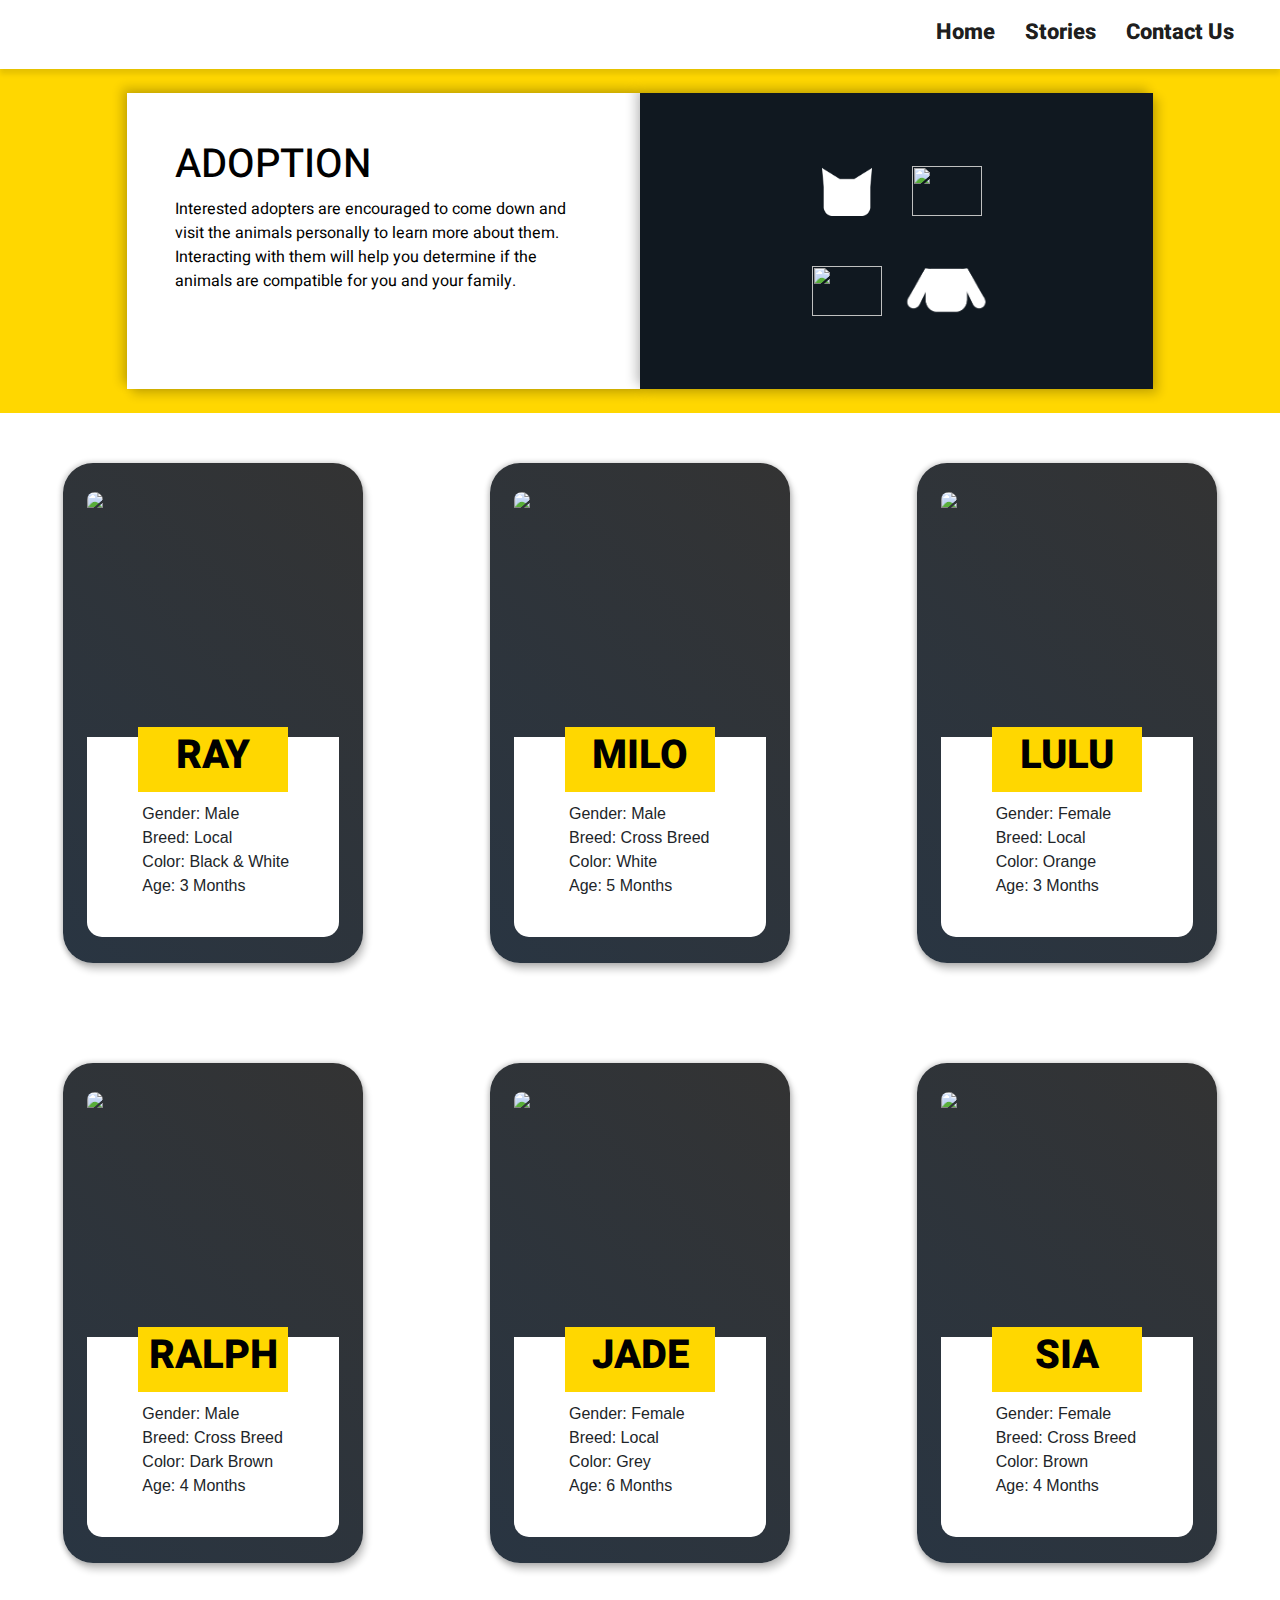
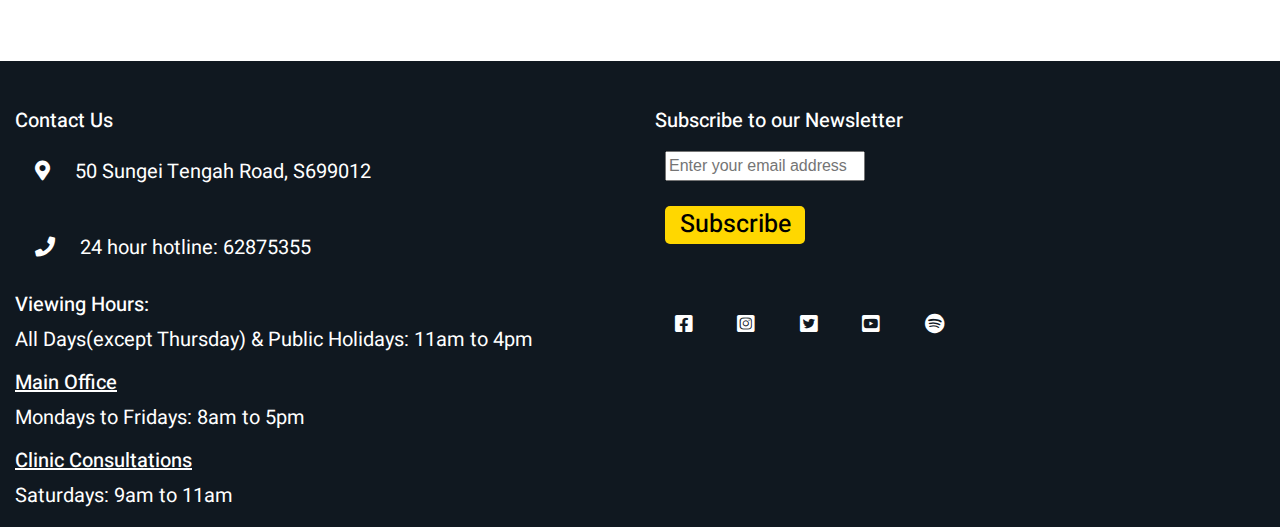
==== commit 2dd18866: "removed reliance on vh" ====
--- a/adoption.html
+++ b/adoption.html
@@ -39,7 +39,7 @@
       <section class="row p-0 m-0 justify-content-center">
         <!-- adoption landing pg container fluid -->
         <div class="row p-4 m-0 d-flex justify-content-center gold" id="adoptmain">
-          <div class="col-12 col-lg-5 m-0 p-5 d-lg-block white panelleft">
+          <div class="col-12 col-lg-5 m-0 p-5 p-md-5 d-lg-block white panelleft">
             <h1>ADOPTION</h1>
             <p>
             Interested adopters are encouraged to come down and visit the animals personally 
@@ -47,13 +47,25 @@
             animals are compatible for you and your family.
             </p> 
           </div>
-          <div class="col-12 col-lg-5 m-0 black panelright d-flex justify-content-around p-5">
-            <div id="catlogo">
-              <img src="images/catlogo.png">
-            </div>
-            <div id="doglogo">
-              <img src="images/doglogo.png">
-            </div>
+          <div class="col-12 col-lg-5 m-0 black panelright p-5">
+            
+            <div class="row  justify-content-center">
+              <div id="catlogo">
+                <img src="images/catlogo.png">
+              </div>
+              <div id="heartlogo">
+                <img src="images/heartlogo.png">
+              </div>
+            </div>
+            <div class="row justify-content-center">
+              <div id="heartlogo">
+                <img src="images/heartlogo.png">
+              </div>
+              <div id="doglogo">
+                <img src="images/doglogo.png">
+              </div>
+            </div>
+            
           </div>
         </div>
       
@@ -178,21 +190,22 @@
             <a href="index.html"><i class="fas fa-map-marker-alt"></i></a>
             50 Sungei Tengah Road, S699012
           </p>
+          <p>
+            <a href="index.html"><i class="fas fa-phone"></i></a>
+            24 hour hotline: 62875355
+          </p>
+         
           <h1>Viewing Hours:</h1>
           <p>All Days(except Thursday) & Public Holidays: 
             11am to 4pm
           </p>
-          <h1>Main Office:</h1>
+          <h1><u>Main Office</u></h1>
 
           <p>Mondays to Fridays: 8am to 5pm</p>
 
-          <h1>Clinic Consultations</h1>
+          <h1><u>Clinic Consultations</u></h1>
 
           <p>Saturdays: 9am to 11am</p>
-
-          <p>
-            <a href="index.html"><i class="fas fa-phone"></i></a>24 hour hotline: 62875355
-          </p>
           
         </div>
         <div class="col-12 col-md-6 mt-5 mt-md-0">
--- a/styles.css
+++ b/styles.css
@@ -84,9 +84,11 @@
 
 
 /* welcome pg*/
+#hcontainer {
+    height: 90vh;
+}
+
 .heroimgcontainer {
-    overflow: hidden;
-    height: 91vh;
     background-image: url(images/friends.jpg);
     background-position: bottom center;
     background-repeat: no-repeat;
@@ -95,15 +97,15 @@
 }
 
 #herotitle h1 {
-    font-size: 140px;
+    font-size: 70px;
     font-weight: 800;
     text-align: center;
-    margin-bottom: 20px;
+    margin: 50px 0 0 20px;
     color:white;
 }
 
 #herotitle h2 {
-    font-size: 25px;
+    font-size: 18px;
     font-weight: 600;
     text-align: center;
     margin-bottom: 40px;
@@ -112,18 +114,24 @@
 }
 
 #herotitle p {
-    font-size: 20px;
+    font-size: 16px;
     text-align: center;
     margin-top: 20px;
     padding: 0px 40px;
     color: white;
 }
 
+@media (max-width:1020px) {
+    #herotitle p {
+        font-size: 16px;
+    }
+}
+
 #adoptbtn h1{
     font-weight: 800;
     padding: 20px;
-    margin-bottom: 0;
-    font-size: 40px;
+    margin:0;
+    font-size: 20px;
     text-shadow: none;
     color:black;
 }
@@ -134,15 +142,15 @@
     border-radius: 20px;
     transition: linear 0.5s;
     position: relative;
-    top:8%;
+    top:20px;
     left:50%;
     transform: translateX(-50%);
 }
 
 #adoptbtn:hover {
-    top:5%;
+    top:10px;
     border: 1px solid rgba(255,255,255,0.4);
-    box-shadow: 0px 20px  orange;
+    box-shadow: 0px 10px 0 1px orange;
     transition: linear 0.5s;
 }
 
@@ -155,7 +163,7 @@
 
 /* welcome page mobile */
 
-#herotitlem {
+#herom {
     overflow: hidden;
     height: 100vh;
     background-image: url(images/friends.jpg);
@@ -165,19 +173,35 @@
     text-align: center;
 }
 
-#herotitlem h1 {
+#herom button {
+    border: none;
+    font-size: 20px;
+    border-radius: 20px;
+    background-color: gold;
+    position: relative;
+    top:30px;
+    padding: 15px 15px;
+}
+
+#herom button h1{
+    font-size: 30px;
+}
+
+#herom h1 {
     padding-top: 10px;
-    font-size: 50px;
-    font-weight: 800;
-}
-
-#herotitlem h2 {
-    font-size: 25px;
+    font-size: 30px;
+    font-weight: 800;
+}
+
+#herom h2 {
+    font-size: 20px;
     margin-bottom: 20px;
 }
 
-#herotitlem p {
+#herom p {
     font-weight: 500;
+    max-width: 500px;
+    margin: 10px auto;
 }
 
 
@@ -189,43 +213,35 @@
 
     #adoptmain p {
         font-size: 16px;
-        text-align: center;
-        padding:0 30px;
+        text-align: justify;
+
     }
 
     #adoptmain h1 {
-        font-size: 23px;
-        text-align: center;
-        padding:0 30px;
-    }
-
-    #catlogo, #doglogo {
-        /* border: 1px white solid; */
-        height: 150px;
-        width: 150px;
-        
-    }
-}
-
-#catlogo, #doglogo {
-    /* border: 1px white solid; */
-    height: 200px;
-    width: 200px;
+        font-size: 20px;
+        text-align: justify;
+    }
+
+}
+
+#catlogo, #doglogo, #heartlogo {
+    height: 100px;
+    width: 100px;
     display: flex;
     justify-content: center;
     align-items: center;
     border-radius: 25px;
-    animation-name: floating;
+    animation-name: bobbing;
     animation-duration: 2s;
     animation-iteration-count: infinite;
     animation-fill-mode: both;
 }
 
-#doglogo {
+#heartlogo {
     animation-delay: 1s;
 }
 
-@keyframes floating {
+@keyframes bobbing {
     0%{
         transform: translateY(0px);
     }
@@ -244,16 +260,20 @@
 
 
 
-#catlogo img{
-    height: 100px;
-    width: 100px;
+#catlogo img {
+    height: 50px;
+    width: 50px;
 }
 
 #doglogo img{
-    height: 100px;
-    width: 250px;
-}
-
+    height: 50px;
+    width: 125px;
+}
+
+#heartlogo img {
+    width: 70px;
+    height: 50px;
+}
 
 
 /* adoption cards */
@@ -336,7 +356,7 @@
 
 /* heroimg & form */
 #contactus{
-    height: 100%;
+    height: 100vh;
 }
 #contactpgleft{
     background-image: url(images/polygoncatwhite2.png);
@@ -352,17 +372,19 @@
 
 
 #header1 {
-    font-size: 20px;
+    font-size: 16px;
     text-align: center;
 }
 
 #cform {
     background-color: gold;
     border-radius: 15px;
-    margin: 30px 0px;
+    margin: 10px 0px;
     padding: 20px 0px;
-    width: 400px;
+    width: 350px;
+    height: auto;
     transition: 0.5s ease-in-out; 
+    font-size: 16px;
 }
 
 #cform:hover {
@@ -399,8 +421,8 @@
 }
 
 .storytile  {
-    height: 80vh;
-    width: 300px;
+    height: 600px;
+    width: 320px;
     transition: 0.5s ease-in-out;
     background-color: black;
     overflow: hidden;
@@ -409,8 +431,8 @@
 
 .storytile img {
     position: relative;
-    right:48%;
-    bottom: 50%;
+    right:20%;
+    bottom: 30%;
     transition: 0.5s ease-in-out;
     opacity: 0.5;
 }
@@ -422,37 +444,28 @@
         transition: 0.5s ease-in-out;
     }
     
-    
     .storytile img:hover {
         transition: 0.5s ease-in-out;
         opacity: 0.8;
         
     }
 
-    .storytile img {
-        position: relative;
-        right:20%;
-        bottom: 50%;
-        transition: 0.5s ease-in-out;
-        opacity: 0.5;
-    }
-}
-
-
+}
 
 .storytile h1 {
-    position: relative; /*required for z-index usage */
-    top:80%;
-    left:50%;
-    transform: translateX(-50%);
+    position: relative;
+    top:-500px;
     color: white;
     width: 280px; /*fix image moving up*/
     font-weight: 800;
     padding-left: 30px;
-    z-index: 2;
+    
 }
 
 /* footer */
+#hotline {
+    display: inline-block;
+}
 
 footer {
     background-color: #101820FF;
@@ -471,15 +484,14 @@
 footer form {
     border-radius: 15px;
     width: 380px;
-    height: 10px;
+    height: auto;
     margin-bottom: 50px;
     padding:0;
-    
 }
 
 footer input {
     width:200px;
-    margin-right: auto;
+    margin: 10px 10px 25px 10px;
 }
 
 footer button {
@@ -491,13 +503,13 @@
     padding:0px 10px;
     border: none;
     font-size: 25px;
-    display: inline-block;
+    display: block;
     margin-left:10px;
     transition: ease-in-out 0.5s;
 }
 
 footer button:hover {
-    box-shadow: 0px 15px 0 2px orange;
+    box-shadow: 0px 15px 0 1px orange;
     transition: ease-in-out 0.5s;
     transform: translateY(-10px);
 }
@@ -508,7 +520,6 @@
 }
 
 footer i {
-    margin-right: 20px;
     transition: ease-in-out 0.5s;
     padding: 20px;
 }
@@ -539,16 +550,10 @@
 @media (max-width: 991.5px) {
     footer form {
         width: 360px;
-        margin: 10px 10px 30px 0;
-    }
-
-
-    footer button {
-        margin: 20px 0 0 0;
     }
 
     footer i {
-        margin: 30px auto 0 auto;
+        margin: -15px auto 0 auto;
         padding:10px auto;
         font-size: 22px;
     }
@@ -557,16 +562,6 @@
 
 
 @media (max-width: 767.5px) {
-    #adoptbtn {
-        max-width: 250px;
-        height: 90%;
-    }
-
-    #adoptbtn h1{
-        font-weight: 800;
-        font-size: 25px;
-    }
-
 
     #navcontainer{
         width: 100%;
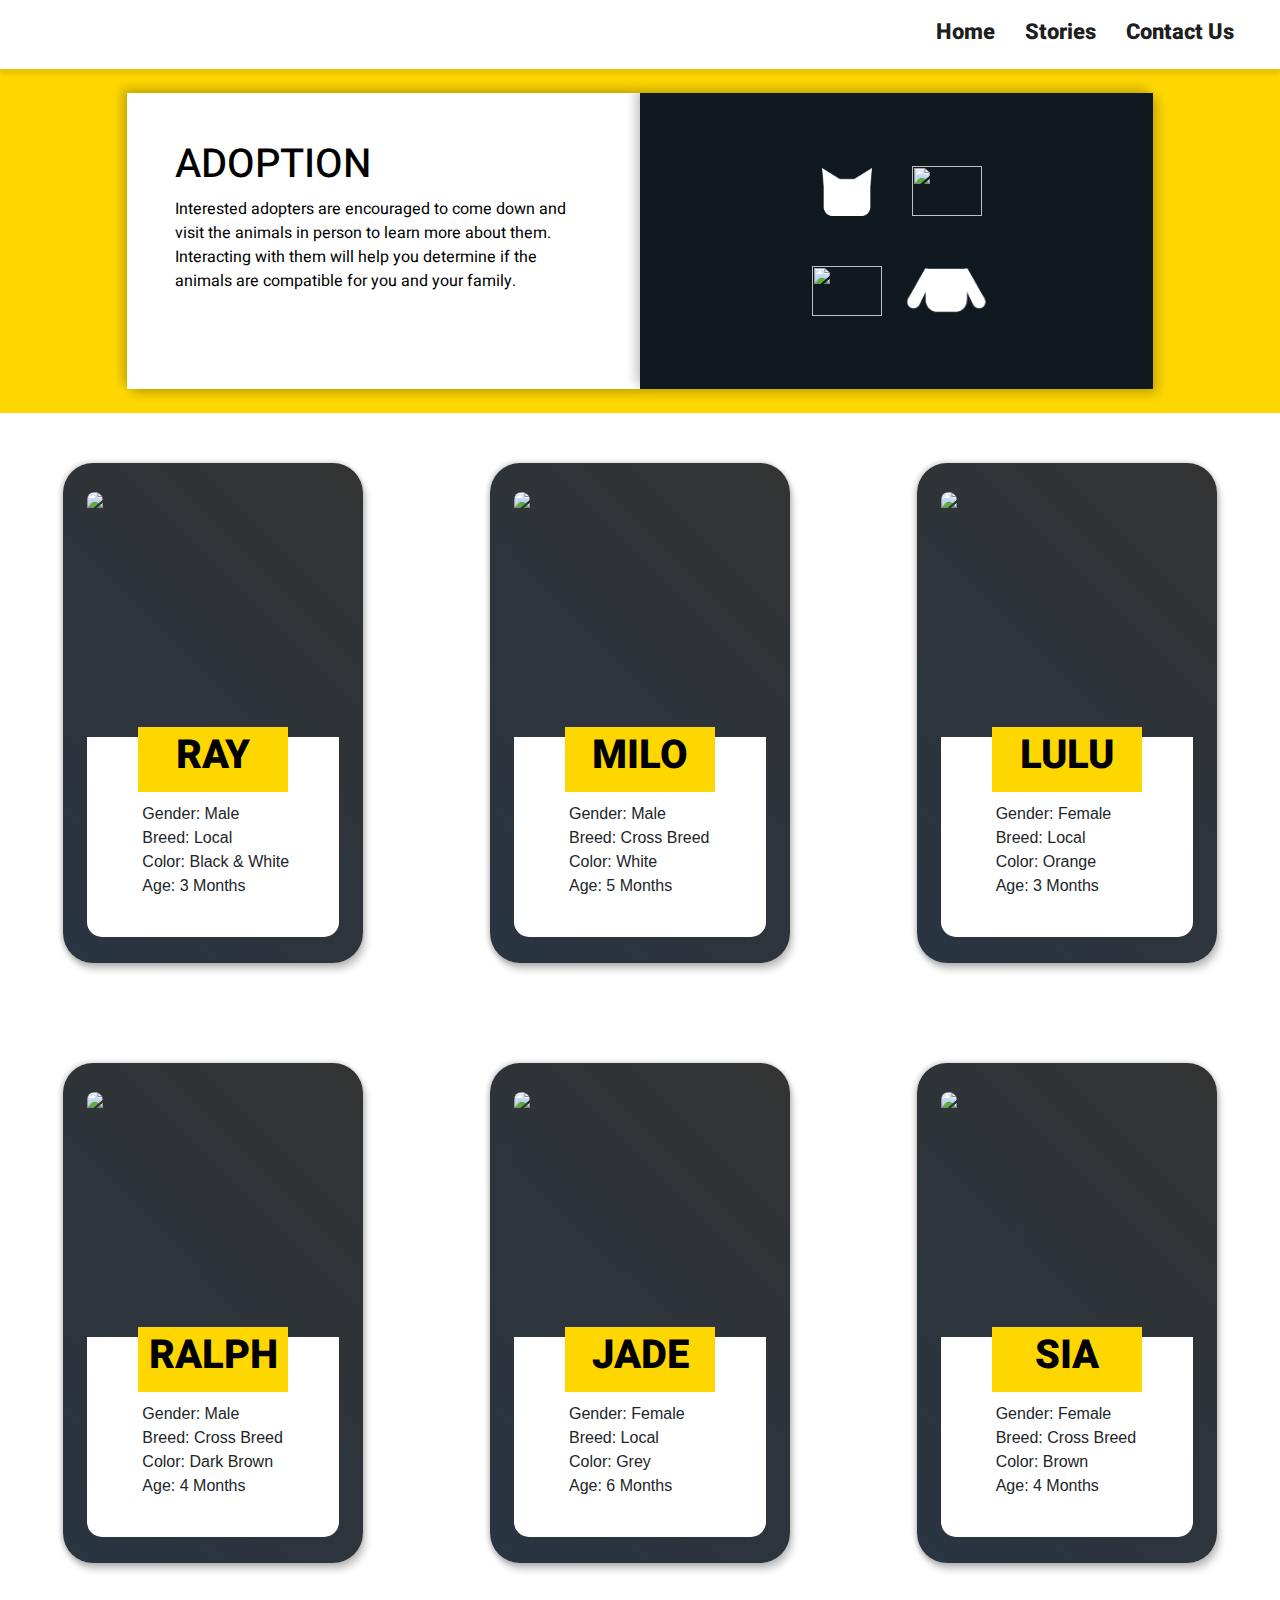
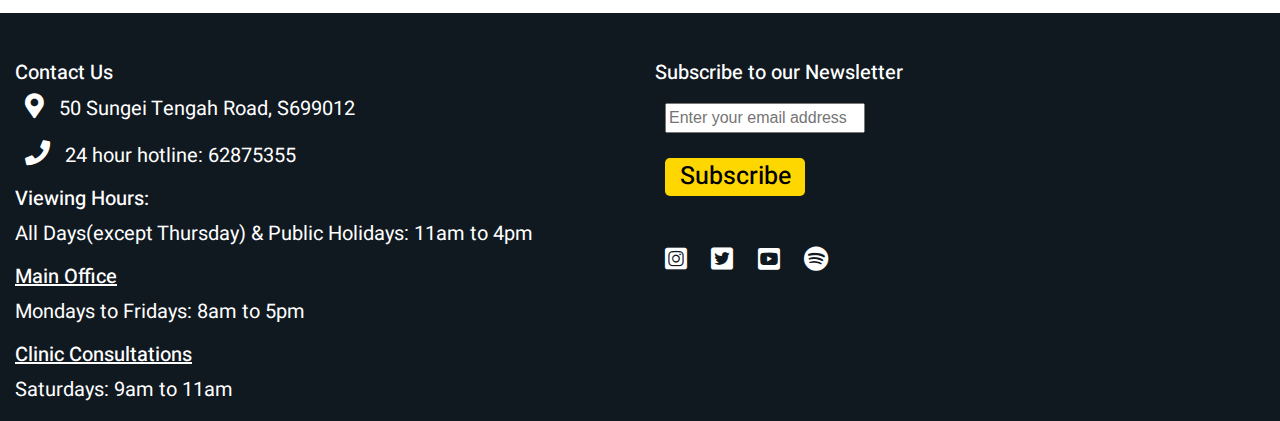
==== commit b441a89c: "added social media links to footer anchors" ====
--- a/adoption.html
+++ b/adoption.html
@@ -42,9 +42,9 @@
           <div class="col-12 col-lg-5 m-0 p-5 p-md-5 d-lg-block white panelleft">
             <h1>ADOPTION</h1>
             <p>
-            Interested adopters are encouraged to come down and visit the animals personally 
-            to learn more about them. Interacting with them will help you determine if the 
-            animals are compatible for you and your family.
+            Interested adopters are encouraged to come down and visit the animals 
+            in person to learn more about them. Interacting with them will 
+            help you determine if the animals are compatible for you and your family.
             </p> 
           </div>
           <div class="col-12 col-lg-5 m-0 black panelright p-5">
@@ -183,15 +183,15 @@
       </section>
 
       <!-- footer -->
-      <footer class="container-fluid d-flex p-0 pt-5 mt-5 flex-wrap">
+      <footer class="container-fluid d-flex p-0 pt-5 flex-wrap">
         <div class="col-12 col-md-6">
           <h1>Contact Us</h1>
           <p>
-            <a href="index.html"><i class="fas fa-map-marker-alt"></i></a>
+            <i class="fas fa-map-marker-alt"></i>
             50 Sungei Tengah Road, S699012
           </p>
           <p>
-            <a href="index.html"><i class="fas fa-phone"></i></a>
+            <i class="fas fa-phone"></i>
             24 hour hotline: 62875355
           </p>
          
@@ -205,9 +205,9 @@
 
           <h1><u>Clinic Consultations</u></h1>
 
-          <p>Saturdays: 9am to 11am</p>
-          
-        </div>
+          <p>Saturdays: 9am to 11am</p> 
+        </div>
+
         <div class="col-12 col-md-6 mt-5 mt-md-0">
           <h1>Subscribe to our Newsletter</h1>
           <form>
@@ -215,15 +215,12 @@
             <button>Subscribe</button>
           </form>
           <p></p>
-            <a href="index.html"><i class="fab fa-facebook-square"></i></a>
-            <a href="index.html"><i class="fab fa-instagram-square"></i></a>
-            <a href="index.html"><i class="fab fa-twitter-square"></i></a>
-            <a href="index.html"><i class="fab fa-youtube-square"></i></a>
-            <a href="index.html"><i class="fab fa-spotify"></i></a>
-          </p>
-        </div>
-        
-          
+            <a target="_blank" href="https://www.instagram.com/spcasingapore/"><i class="fab fa-instagram-square"></i></a>
+            <a target="_blank" href="https://twitter.com/spca_sg?lang=en"><i class="fab fa-twitter-square"></i></a>
+            <a target="_blank" href="https://www.youtube.com/channel/UCVupAEb6uU3fFjBdnp6Tobw"><i class="fab fa-youtube-square"></i></a>
+            <a target="_blank" href="index.html"><i class="fab fa-spotify"></i></a>
+          </p>
+        </div>
       </footer>
     </main>
     <!-- Optional JavaScript -->
--- a/styles.css
+++ b/styles.css
@@ -88,7 +88,7 @@
     height: 90vh;
 }
 
-.heroimgcontainer {
+#hcontainer .heroimgcontainer {
     background-image: url(images/friends.jpg);
     background-position: bottom center;
     background-repeat: no-repeat;
@@ -116,9 +116,10 @@
 #herotitle p {
     font-size: 16px;
     text-align: center;
-    margin-top: 20px;
+    margin: 50px auto;
     padding: 0px 40px;
     color: white;
+    max-width: 550px;
 }
 
 @media (max-width:1020px) {
@@ -127,16 +128,16 @@
     }
 }
 
-#adoptbtn h1{
+#adoptbtn h1, #midsection button h1{
     font-weight: 800;
     padding: 20px;
     margin:0;
-    font-size: 20px;
+    font-size: 25px;
     text-shadow: none;
     color:black;
 }
 
-#adoptbtn {
+#adoptbtn, #midsection button {
     background-color: gold;
     border: none;
     border-radius: 20px;
@@ -147,63 +148,95 @@
     transform: translateX(-50%);
 }
 
-#adoptbtn:hover {
+#adoptbtn:hover, #midsection button:hover {
     top:10px;
     border: 1px solid rgba(255,255,255,0.4);
     box-shadow: 0px 10px 0 1px orange;
     transition: linear 0.5s;
 }
 
-#adoptbtn:active {
+#adoptbtn:active, #midsection button:active {
     background-color: gold;
     box-shadow: inset -5px -5px 3px rgba(255,255,255,0.5), inset 5px 5px 0px orange;
     transition-delay: 0.03s;
     
 }
 
+
+
+
 /* welcome page mobile */
-
-#herom {
+#herom img, #midm img{
+    width: 100%;
+}
+
+#herom, #midm {
     overflow: hidden;
+    height: 100%;
+    text-align: center;
+    
+}
+
+#midm {
+    background-color: #101820FF;
+    margin-top: 0.5px;
+}
+
+
+#herom button,#midm button {
+    margin: 40px 0;
+    border: none;
+    font-size: 20px;
+    border-radius: 10px;
+    background-color: gold;
+    padding: 10px 15px;
+    width: 250px;
+   
+}
+
+#herom button h1, #midm button h1{
+    font-size: 30px;
+    color:black;
+    margin:0;
+}
+
+#herom h1, #midm h1 {
+    font-size: 30px;
+    font-weight: 800;
+    margin:20px 0 0 0;
+}
+
+#herom h2 {
+    font-size: 20px;
+    margin-bottom: 20px;
+    padding: 0 10px;
+}
+
+#herom p, #midm p {
+    font-weight: 500;
+    max-width: 500px;
+    margin: 10px auto;
+    padding: 0 20px;
+}
+
+#midm h1,#midm p {
+    color: white;
+}
+
+
+
+/* midsection */
+#midsection {
     height: 100vh;
-    background-image: url(images/friends.jpg);
+}
+
+#midsection .heroimgcontainer {
+    background-image: url(images/adventures.jpg);
     background-position: bottom center;
     background-repeat: no-repeat;
     background-size: cover;
-    text-align: center;
-}
-
-#herom button {
-    border: none;
-    font-size: 20px;
-    border-radius: 20px;
-    background-color: gold;
-    position: relative;
-    top:30px;
-    padding: 15px 15px;
-}
-
-#herom button h1{
-    font-size: 30px;
-}
-
-#herom h1 {
-    padding-top: 10px;
-    font-size: 30px;
-    font-weight: 800;
-}
-
-#herom h2 {
-    font-size: 20px;
-    margin-bottom: 20px;
-}
-
-#herom p {
-    font-weight: 500;
-    max-width: 500px;
-    margin: 10px auto;
-}
-
+    
+}
 
 
 
@@ -431,8 +464,8 @@
 
 .storytile img {
     position: relative;
-    right:20%;
-    bottom: 30%;
+    right:135px;
+    bottom: 200px;
     transition: 0.5s ease-in-out;
     opacity: 0.5;
 }
@@ -450,13 +483,18 @@
         
     }
 
+    .storytile:hover h1 {
+        width: 500px;
+        transition: 0.5s ease-in-out;
+    }
+    
 }
 
 .storytile h1 {
     position: relative;
-    top:-500px;
+    top:-550px;
     color: white;
-    width: 280px; /*fix image moving up*/
+    width: 300px; /*fix image moving up*/
     font-weight: 800;
     padding-left: 30px;
     
@@ -473,12 +511,6 @@
 
 footer a {
     text-decoration: none;
-    color:gold;
-}
-
-footer a:hover {
-    text-decoration: none;
-    color:gold;
 }
 
 footer form {
@@ -514,17 +546,20 @@
     transform: translateY(-10px);
 }
 
-footer i, footer p, footer h1 {
+footer p, footer h1 {
     color: white;
     font-size: 20px;;
 }
 
 footer i {
     transition: ease-in-out 0.5s;
-    padding: 20px;
+    padding: 0px 10px;
+    color: white;
+    font-size: 25px;
 }
 
 footer i:hover {
+    color:gold;
     animation-name: bounce;
     animation-duration: 0.5s;
     animation-iteration-count: 1;
@@ -557,6 +592,10 @@
         padding:10px auto;
         font-size: 22px;
     }
+
+    .storytile {
+        margin: 10px 0;
+    }
    
 }
 
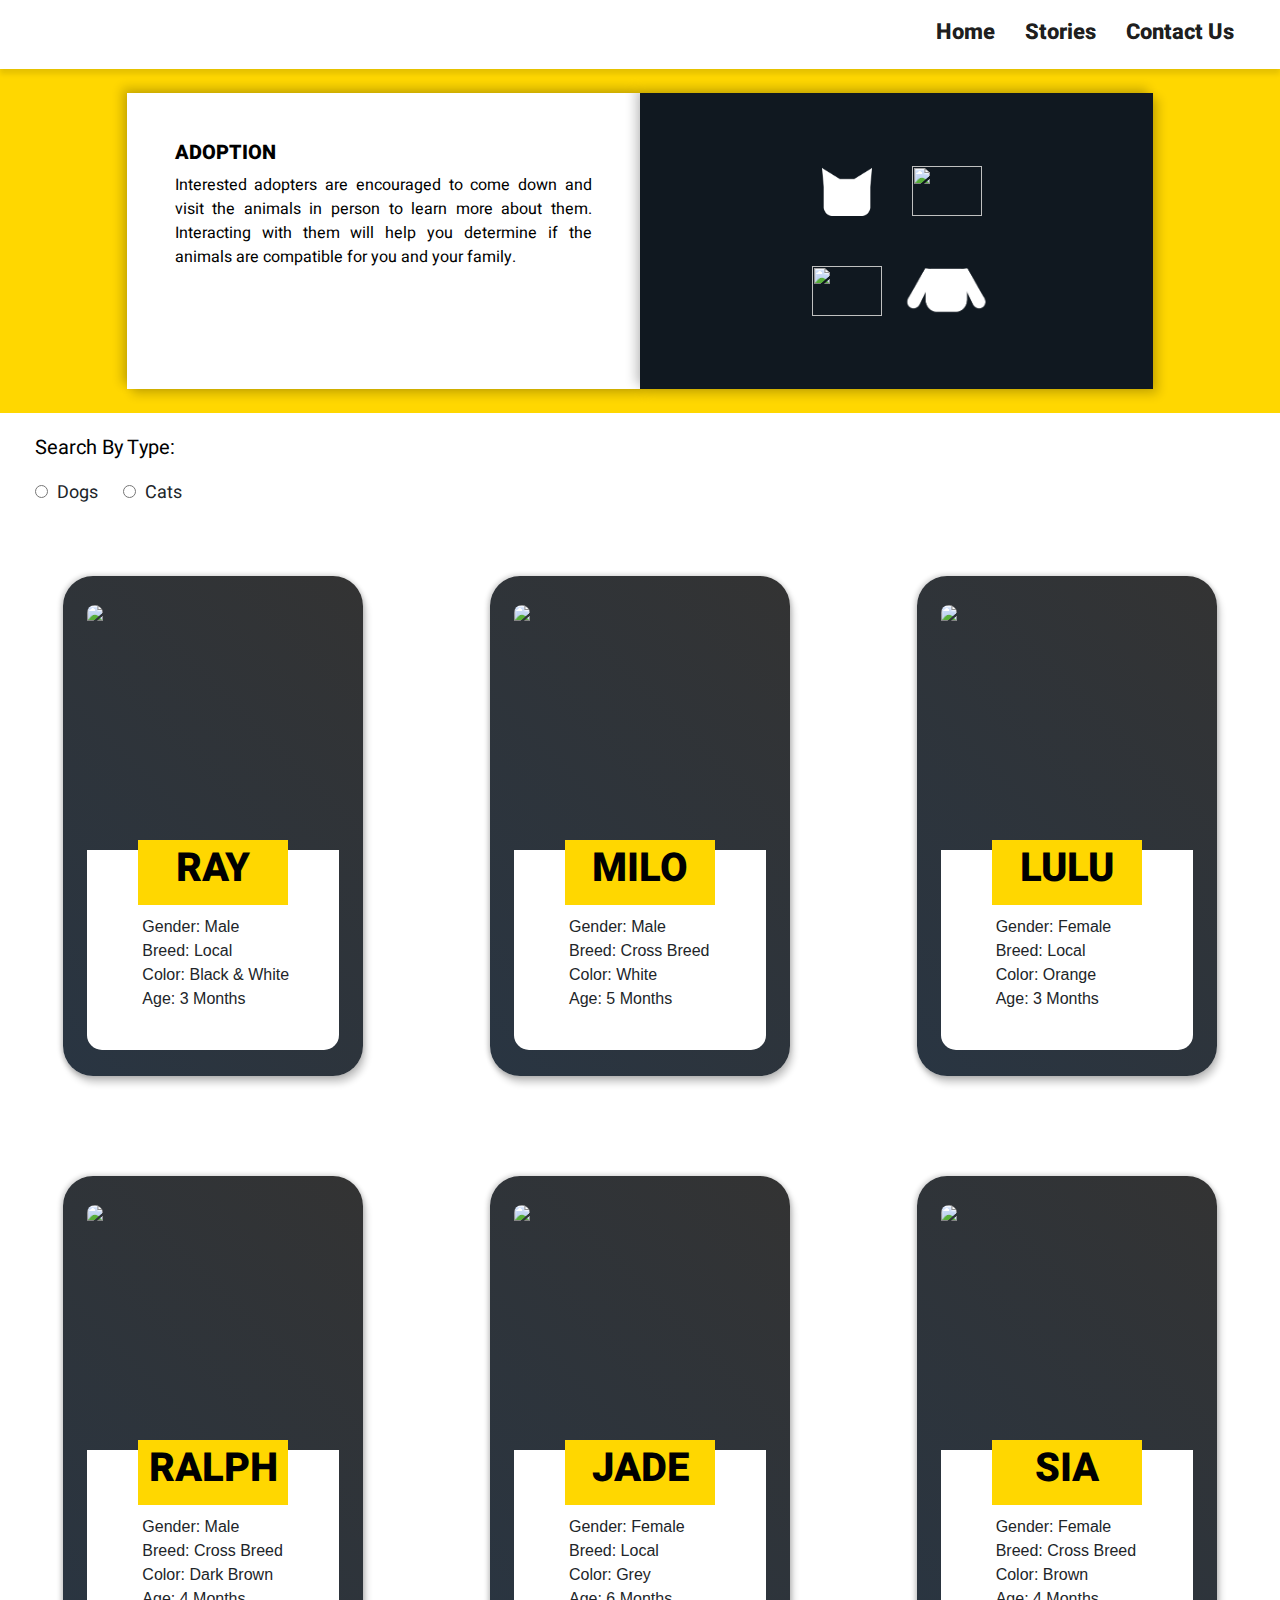
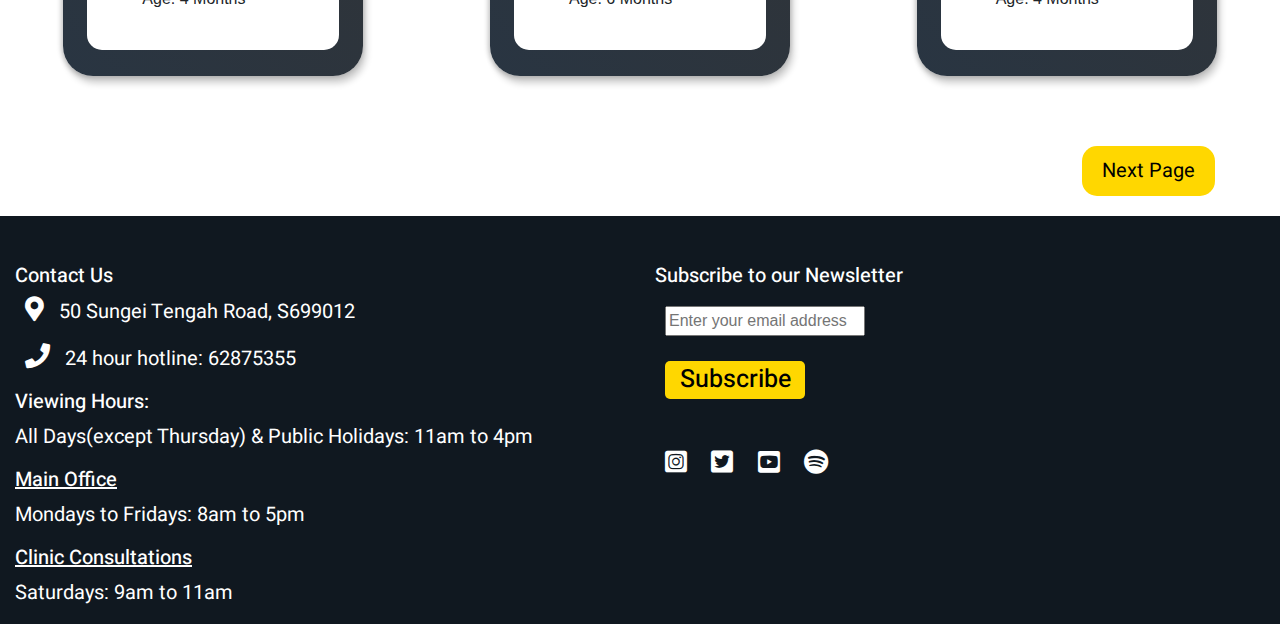
==== commit 1a76a619: "added search radio input and next page button" ====
--- a/adoption.html
+++ b/adoption.html
@@ -48,7 +48,6 @@
             </p> 
           </div>
           <div class="col-12 col-lg-5 m-0 black panelright p-5">
-            
             <div class="row  justify-content-center">
               <div id="catlogo">
                 <img src="images/catlogo.png">
@@ -65,121 +64,140 @@
                 <img src="images/doglogo.png">
               </div>
             </div>
-            
           </div>
         </div>
       
 
+        
+        <!-- search options -->
+        <div class="row" id="options">
+          <div class="col-12">
+            <p>Search By Type:</p>
+            <input type="radio" name="type" id="dog">
+            <label for="dog">Dogs</label>
+            <input type="radio" name="type" id="cat">
+            <label for="cat">Cats</label>
+          </div>
+        </div>
+
         <!-- cards col 4,6,12 -->
-        <div class="mt-5 mt-md-0 col-12 col-md-6 col-lg-4 d-flex justify-content-center align-items-center">
-          <div class="nmcard p-4 pt-0 m-0">
-            <div class="col-12 nmtop p-0">
-              <img src="images/blackcat.jpg">
-            </div>
-            <div class="col-12 nmbtm">
-              <div class="container nmname d-flex justify-content-center align-items-center">
-                <h1>RAY</h1>
-              </div>
-              <ul>
-                <li>Gender: Male</li>
-                <li>Breed: Local</li>
-                <li>Color: Black & White</li>
-                <li>Age: 3 Months</li>
-              </ul>
-            </div>
-          </div>
-        </div>
-        <div class="col-12 col-md-6 col-lg-4 d-flex justify-content-center align-items-center">
-          <div class="nmcard p-4">
-            <div class="col-12 nmtop p-0">
-              <img src="images/whitedog.jpg">
-            </div>
-            <div class="col-12 nmbtm">
-              <div class="container nmname d-flex justify-content-center align-items-center">
-                <h1>MILO</h1>
-              </div>
-              <ul>
-                <li>Gender: Male</li>
-                <li>Breed: Cross Breed</li>
-                <li>Color: White</li>
-                <li>Age: 5 Months</li>
-              </ul>
-            </div>
-          </div>
-        </div>
-        <div class="col-12 col-md-6 col-lg-4 d-flex justify-content-center align-items-center">
-          <div class="nmcard p-4">
-            <div class="col-12 nmtop p-0">
-              <img src="images/orangecat.jpg">
-            </div>
-            <div class="col-12 nmbtm">
-              <div class="container nmname d-flex justify-content-center align-items-center">
-                <h1>LULU</h1>
-              </div>
-              <ul>
-                <li>Gender: Female</li>
-                <li>Breed: Local</li>
-                <li>Color: Orange</li>
-                <li>Age: 3 Months</li>
-              </ul>
-            </div>
-          </div>
-        </div>
-        <div class="col-12 col-md-6 col-lg-4 d-flex justify-content-center align-items-center">
-          <div class="nmcard p-4">
-            <div class="col-12 nmtop p-0">
-              <img src="images/blackdog.jpg">
-            </div>
-            <div class="col-12 nmbtm">
-              <div class="container nmname d-flex justify-content-center align-items-center">
-                <h1>RALPH</h1>
-              </div>
-              <ul>
-                <li>Gender: Male</li>
-                <li>Breed: Cross Breed</li>
-                <li>Color: Dark Brown</li>
-                <li>Age: 4 Months</li>
-              </ul>
-            </div>
-          </div>
-        </div>
-        <div class="col-12 col-md-6 col-lg-4 d-flex justify-content-center align-items-center">
-          <div class="nmcard p-4">
-            <div class="col-12 nmtop p-0">
-              <img src="images/graycat.jpg">
-            </div>
-            <div class="col-12 nmbtm">
-              <div class="container nmname d-flex justify-content-center align-items-center">
-                <h1>JADE</h1>
-              </div>
-              <ul>
-                <li>Gender: Female</li>
-                <li>Breed: Local</li>
-                <li>Color: Grey</li>
-                <li>Age: 6 Months</li>
-              </ul>
-            </div>
-          </div>
-        </div>
-        <div class="col-12 col-md-6 col-lg-4 d-flex justify-content-center align-items-center">
-          <div class="nmcard p-4">
-            <div class="col-12 nmtop p-0">
-              <img src="images/browndog.jpg">
-            </div>
-            <div class="col-12 nmbtm">
-              <div class="container nmname d-flex justify-content-center align-items-center">
-                <h1>SIA</h1>
-              </div>
-              <ul>
-                <li>Gender: Female</li>
-                <li>Breed: Cross Breed</li>
-                <li>Color: Brown</li>
-                <li>Age: 4 Months</li>
-              </ul>
-            </div>
-          </div>
-        </div>
-
+        
+          <div class="mt-5 mt-md-0 col-12 col-md-6 col-lg-4 d-flex justify-content-center align-items-center">
+            <div class="nmcard p-4 pt-0 m-0">
+              <div class="col-12 nmtop p-0">
+                <img src="images/blackcat.jpg">
+              </div>
+              <div class="col-12 nmbtm">
+                <div class="container nmname d-flex justify-content-center align-items-center">
+                  <h1>RAY</h1>
+                </div>
+                <ul>
+                  <li>Gender: Male</li>
+                  <li>Breed: Local</li>
+                  <li>Color: Black & White</li>
+                  <li>Age: 3 Months</li>
+                </ul>
+              </div>
+            </div>
+          </div>
+          <div class="col-12 col-md-6 col-lg-4 d-flex justify-content-center align-items-center">
+            <div class="nmcard p-4">
+              <div class="col-12 nmtop p-0">
+                <img src="images/whitedog.jpg">
+              </div>
+              <div class="col-12 nmbtm">
+                <div class="container nmname d-flex justify-content-center align-items-center">
+                  <h1>MILO</h1>
+                </div>
+                <ul>
+                  <li>Gender: Male</li>
+                  <li>Breed: Cross Breed</li>
+                  <li>Color: White</li>
+                  <li>Age: 5 Months</li>
+                </ul>
+              </div>
+            </div>
+          </div>
+          <div class="col-12 col-md-6 col-lg-4 d-flex justify-content-center align-items-center">
+            <div class="nmcard p-4">
+              <div class="col-12 nmtop p-0">
+                <img src="images/orangecat.jpg">
+              </div>
+              <div class="col-12 nmbtm">
+                <div class="container nmname d-flex justify-content-center align-items-center">
+                  <h1>LULU</h1>
+                </div>
+                <ul>
+                  <li>Gender: Female</li>
+                  <li>Breed: Local</li>
+                  <li>Color: Orange</li>
+                  <li>Age: 3 Months</li>
+                </ul>
+              </div>
+            </div>
+          </div>
+          <div class="col-12 col-md-6 col-lg-4 d-flex justify-content-center align-items-center">
+            <div class="nmcard p-4">
+              <div class="col-12 nmtop p-0">
+                <img src="images/blackdog.jpg">
+              </div>
+              <div class="col-12 nmbtm">
+                <div class="container nmname d-flex justify-content-center align-items-center">
+                  <h1>RALPH</h1>
+                </div>
+                <ul>
+                  <li>Gender: Male</li>
+                  <li>Breed: Cross Breed</li>
+                  <li>Color: Dark Brown</li>
+                  <li>Age: 4 Months</li>
+                </ul>
+              </div>
+            </div>
+          </div>
+          <div class="col-12 col-md-6 col-lg-4 d-flex justify-content-center align-items-center">
+            <div class="nmcard p-4">
+              <div class="col-12 nmtop p-0">
+                <img src="images/graycat.jpg">
+              </div>
+              <div class="col-12 nmbtm">
+                <div class="container nmname d-flex justify-content-center align-items-center">
+                  <h1>JADE</h1>
+                </div>
+                <ul>
+                  <li>Gender: Female</li>
+                  <li>Breed: Local</li>
+                  <li>Color: Grey</li>
+                  <li>Age: 6 Months</li>
+                </ul>
+              </div>
+            </div>
+          </div>
+          <div class="col-12 col-md-6 col-lg-4 d-flex justify-content-center align-items-center">
+            <div class="nmcard p-4">
+              <div class="col-12 nmtop p-0">
+                <img src="images/browndog.jpg">
+              </div>
+              <div class="col-12 nmbtm">
+                <div class="container nmname d-flex justify-content-center align-items-center">
+                  <h1>SIA</h1>
+                </div>
+                <ul>
+                  <li>Gender: Female</li>
+                  <li>Breed: Cross Breed</li>
+                  <li>Color: Brown</li>
+                  <li>Age: 4 Months</li>
+                </ul>
+              </div>
+            </div>
+          </div>
+
+          <div class="row" id="nextpage">
+            <div class="col-12">
+              <a target="_blank" href="#"><button>Next Page</button></a>
+            </div>
+          </div>
+
+        
       </section>
 
       <!-- footer -->
--- a/styles.css
+++ b/styles.css
@@ -119,7 +119,7 @@
     margin: 50px auto;
     padding: 0px 40px;
     color: white;
-    max-width: 550px;
+    max-width: 560px;
 }
 
 @media (max-width:1020px) {
@@ -241,21 +241,33 @@
 
 
 /* adopt pg */
-
-@media(max-width:400px) {   
-
-    #adoptmain p {
+#options {
+    width: 100%;
+    padding:20px;
+}
+
+#options p {
+    font-size: 20px;
+}
+
+#options label{
+    font-size: 18px;
+    font-family:'Heebo', sans-serif;
+    margin: 0px 20px 0px 5px;
+}
+
+#adoptmain p {
         font-size: 16px;
         text-align: justify;
-
-    }
-
-    #adoptmain h1 {
+}
+
+#adoptmain h1 {
         font-size: 20px;
         text-align: justify;
-    }
-
-}
+        font-weight: 800;
+}
+
+
 
 #catlogo, #doglogo, #heartlogo {
     height: 100px;
@@ -387,15 +399,38 @@
     
 }
 
+#nextpage {
+    width: 100%;
+    text-align: end;
+}
+
+#nextpage button{
+    background-color: gold;
+    border: none;
+    margin: 20px 50px;
+    padding:10px 20px;
+    border-radius: 15px;
+    font-size: 20px;
+    font-family:'Heebo', sans-serif;
+    font-weight: 400;
+    transition: ease-in-out 0.5s;
+}
+
+#nextpage button:hover{
+    box-shadow: 0px 10px orange;
+    transition: ease-in-out 0.5s;
+    transform: translateY(-10px);
+}
+
 /* heroimg & form */
 #contactus{
     height: 100vh;
 }
 #contactpgleft{
-    background-image: url(images/polygoncatwhite2.png);
+    background-image: url(images/mail.jpg);
     background-size: cover;
-    background-position-x: 200px;
     background-repeat: no-repeat;
+    background-position-x: -150px;
 }
 
 .panelleft,.panelright {
@@ -501,10 +536,6 @@
 }
 
 /* footer */
-#hotline {
-    display: inline-block;
-}
-
 footer {
     background-color: #101820FF;
 }
@@ -541,7 +572,7 @@
 }
 
 footer button:hover {
-    box-shadow: 0px 15px 0 1px orange;
+    box-shadow: 0px 10px 0 1px orange;
     transition: ease-in-out 0.5s;
     transform: translateY(-10px);
 }
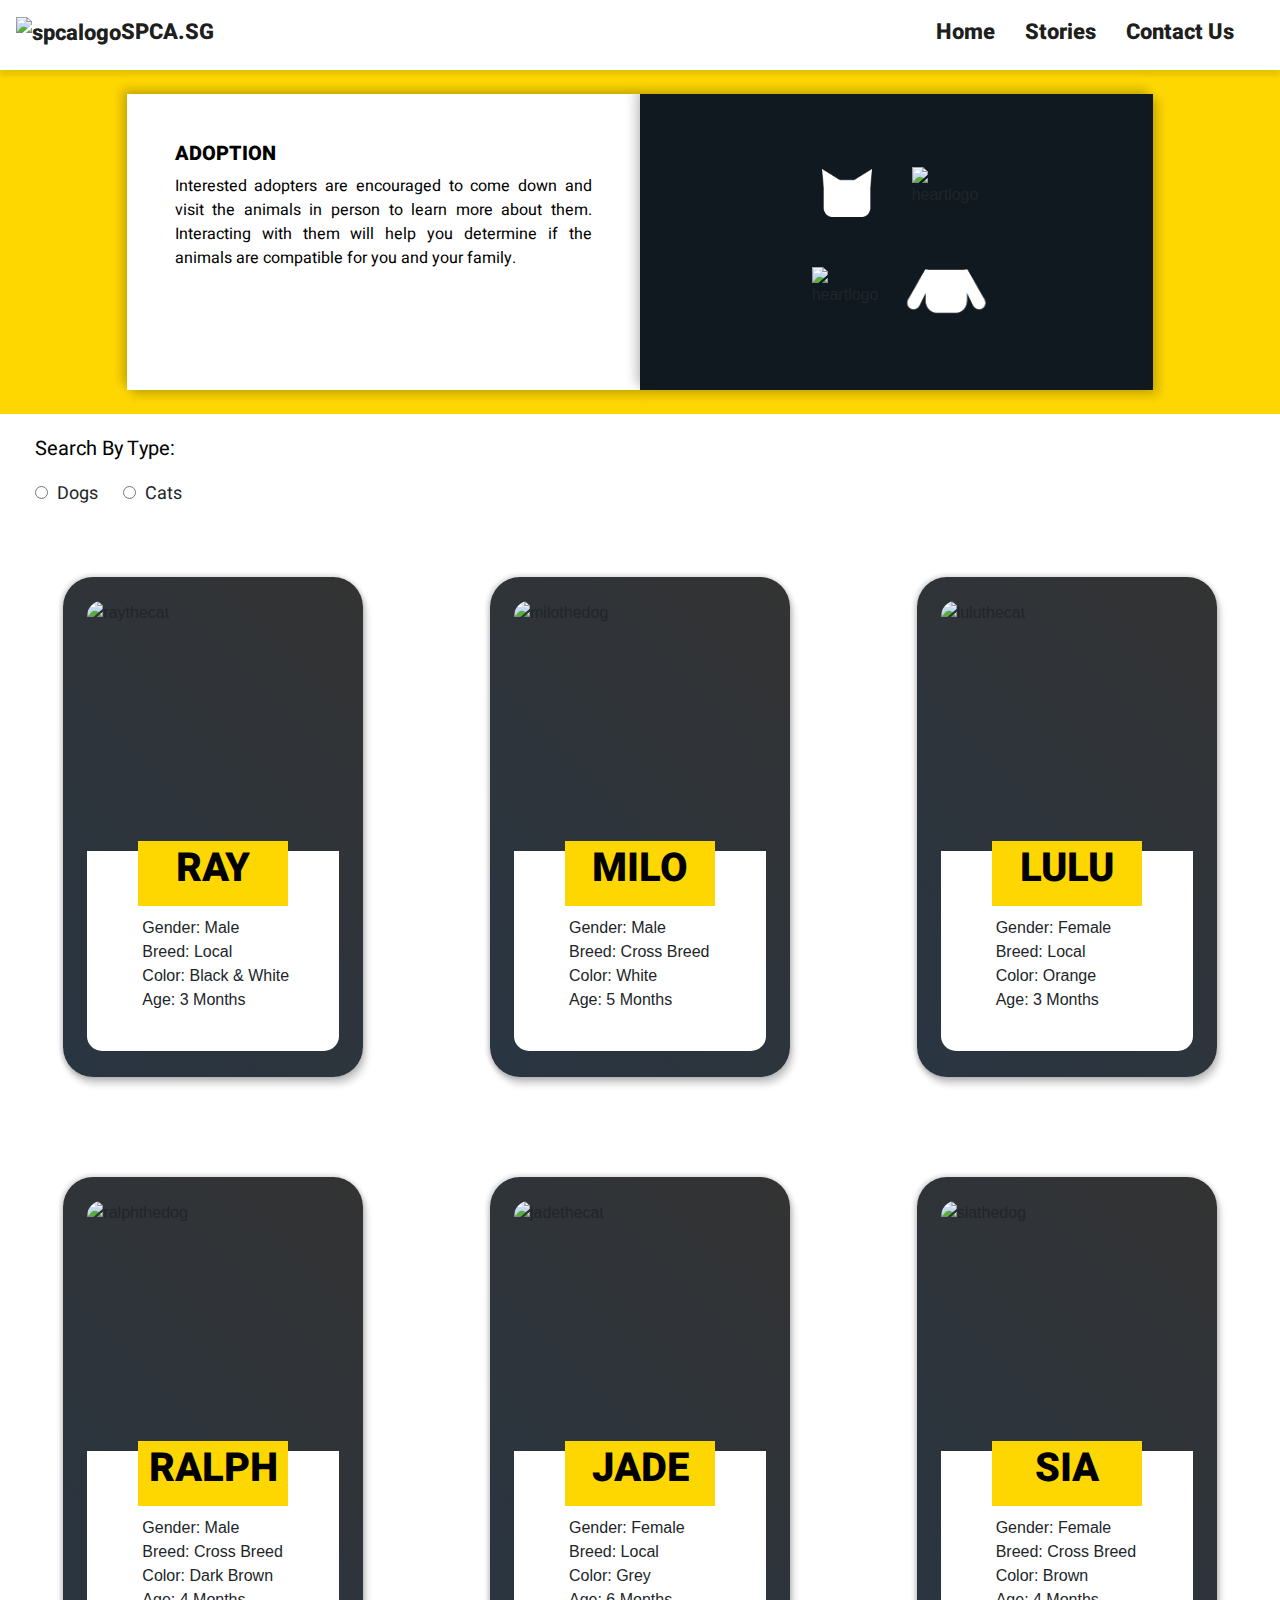
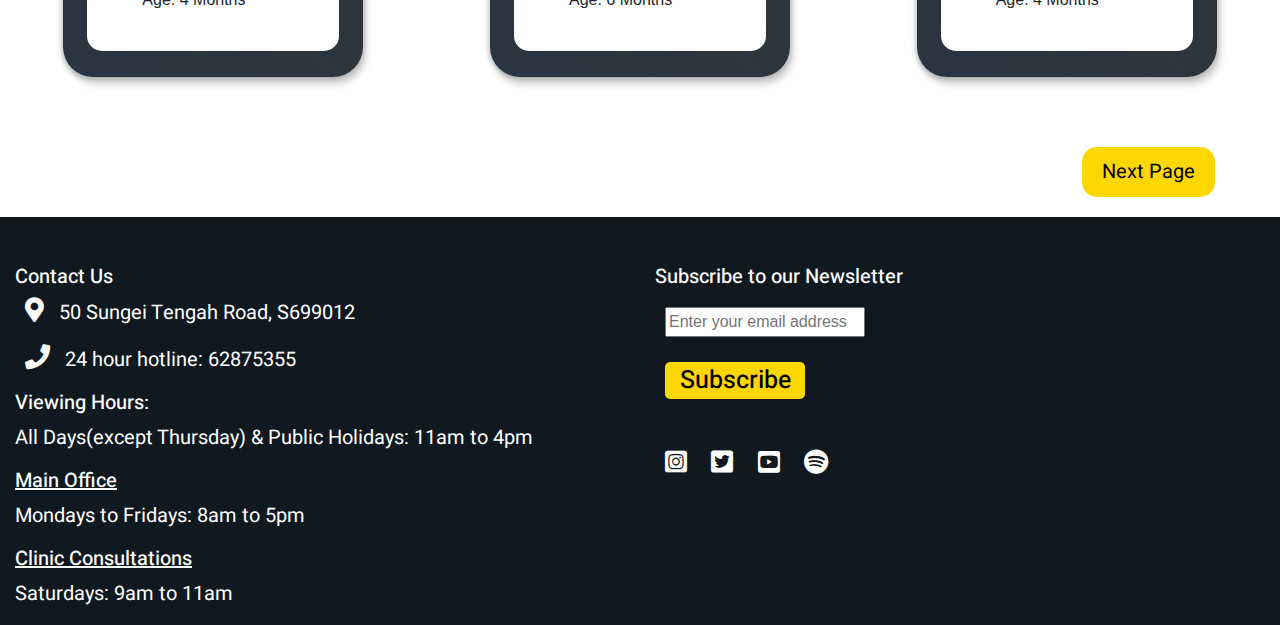
==== commit ccd677de: "added alt to all imgs" ====
--- a/adoption.html
+++ b/adoption.html
@@ -16,7 +16,9 @@
     <main class="container-fluid p-0 m-0">
         <!-- navigation -->
       <nav class="navbar navbar-expand-md navbar-light bg-none" id="navcontainer">
-        <a class="navbar-brand" href="#"></a>
+        <a class="navbar-brand" href="index.html">
+          <img src="images/logo_transparent.png" alt="spcalogo">SPCA.SG
+        </a>
         <button class="navbar-toggler" type="button" data-toggle="collapse" data-target="#navbarTogglerDemo02" aria-controls="navbarTogglerDemo02" aria-expanded="false" aria-label="Toggle navigation">
           <span class="navbar-toggler-icon"></span>
         </button>
@@ -50,18 +52,18 @@
           <div class="col-12 col-lg-5 m-0 black panelright p-5">
             <div class="row  justify-content-center">
               <div id="catlogo">
-                <img src="images/catlogo.png">
+                <img src="images/catlogo.png" alt="catlogo">
               </div>
               <div id="heartlogo">
-                <img src="images/heartlogo.png">
+                <img src="images/heartlogo.png" alt="heartlogo">
               </div>
             </div>
             <div class="row justify-content-center">
               <div id="heartlogo">
-                <img src="images/heartlogo.png">
+                <img src="images/heartlogo.png" alt="heartlogo">
               </div>
               <div id="doglogo">
-                <img src="images/doglogo.png">
+                <img src="images/doglogo.png" alt="doglogo">
               </div>
             </div>
           </div>
@@ -85,7 +87,7 @@
           <div class="mt-5 mt-md-0 col-12 col-md-6 col-lg-4 d-flex justify-content-center align-items-center">
             <div class="nmcard p-4 pt-0 m-0">
               <div class="col-12 nmtop p-0">
-                <img src="images/blackcat.jpg">
+                <img src="images/blackcat.jpg" alt="raythecat">
               </div>
               <div class="col-12 nmbtm">
                 <div class="container nmname d-flex justify-content-center align-items-center">
@@ -103,7 +105,7 @@
           <div class="col-12 col-md-6 col-lg-4 d-flex justify-content-center align-items-center">
             <div class="nmcard p-4">
               <div class="col-12 nmtop p-0">
-                <img src="images/whitedog.jpg">
+                <img src="images/whitedog.jpg" alt="milothedog">
               </div>
               <div class="col-12 nmbtm">
                 <div class="container nmname d-flex justify-content-center align-items-center">
@@ -121,7 +123,7 @@
           <div class="col-12 col-md-6 col-lg-4 d-flex justify-content-center align-items-center">
             <div class="nmcard p-4">
               <div class="col-12 nmtop p-0">
-                <img src="images/orangecat.jpg">
+                <img src="images/orangecat.jpg" alt="luluthecat">
               </div>
               <div class="col-12 nmbtm">
                 <div class="container nmname d-flex justify-content-center align-items-center">
@@ -139,7 +141,7 @@
           <div class="col-12 col-md-6 col-lg-4 d-flex justify-content-center align-items-center">
             <div class="nmcard p-4">
               <div class="col-12 nmtop p-0">
-                <img src="images/blackdog.jpg">
+                <img src="images/blackdog.jpg" alt="ralphthedog">
               </div>
               <div class="col-12 nmbtm">
                 <div class="container nmname d-flex justify-content-center align-items-center">
@@ -157,7 +159,7 @@
           <div class="col-12 col-md-6 col-lg-4 d-flex justify-content-center align-items-center">
             <div class="nmcard p-4">
               <div class="col-12 nmtop p-0">
-                <img src="images/graycat.jpg">
+                <img src="images/graycat.jpg" alt="jadethecat">
               </div>
               <div class="col-12 nmbtm">
                 <div class="container nmname d-flex justify-content-center align-items-center">
@@ -175,7 +177,7 @@
           <div class="col-12 col-md-6 col-lg-4 d-flex justify-content-center align-items-center">
             <div class="nmcard p-4">
               <div class="col-12 nmtop p-0">
-                <img src="images/browndog.jpg">
+                <img src="images/browndog.jpg" alt="siathedog">
               </div>
               <div class="col-12 nmbtm">
                 <div class="container nmname d-flex justify-content-center align-items-center">
